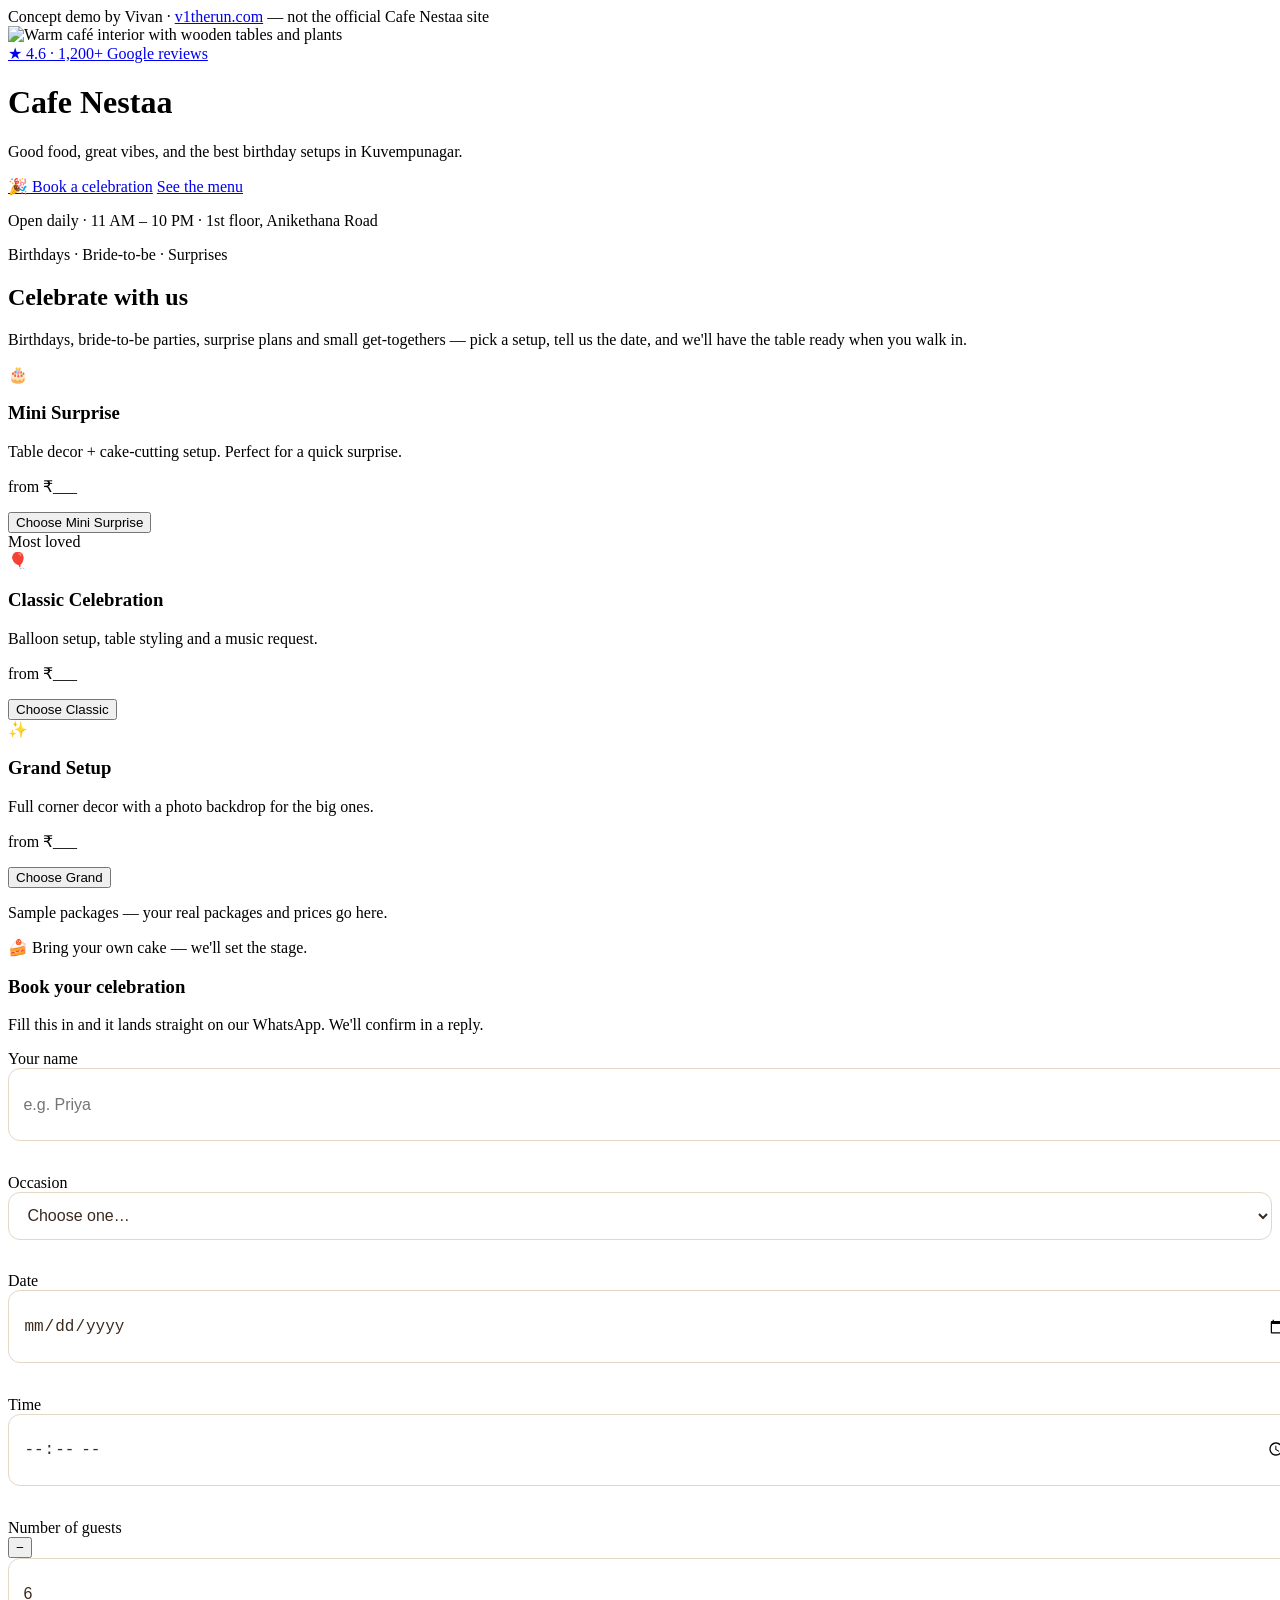
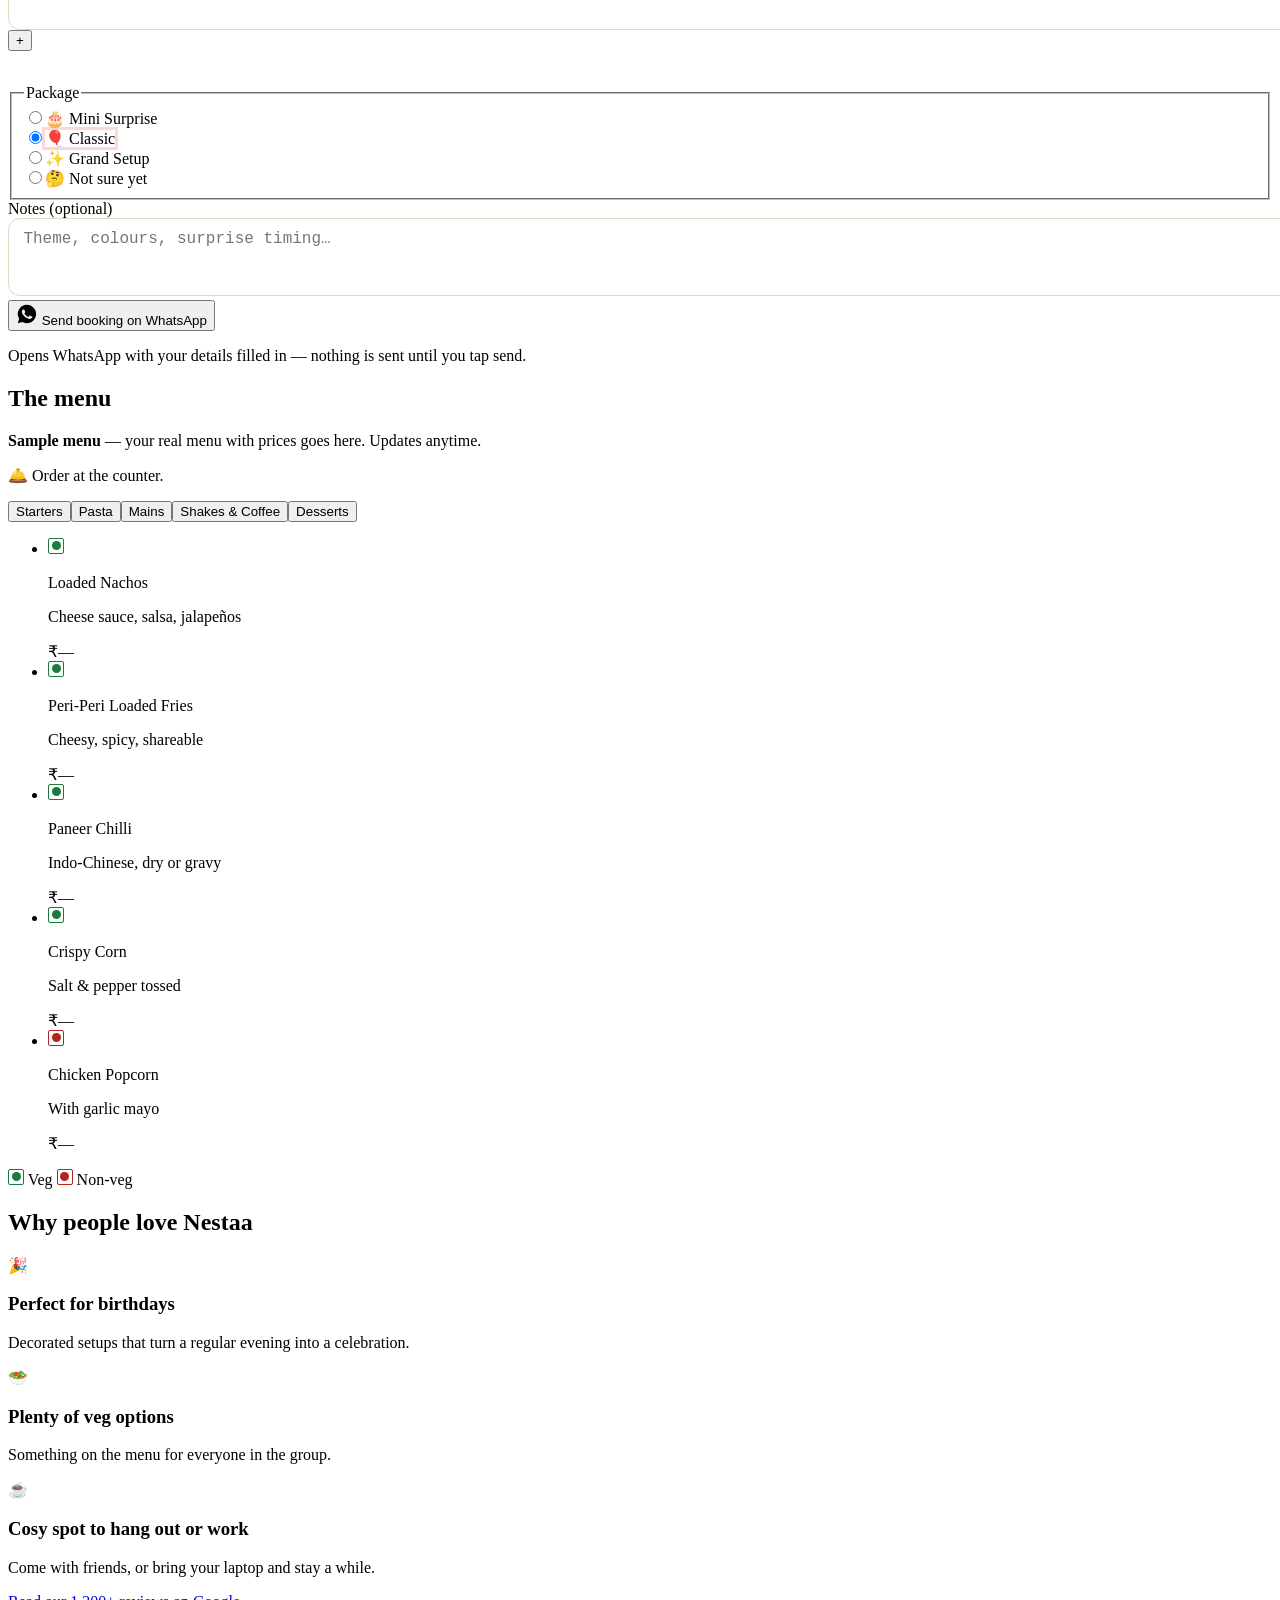
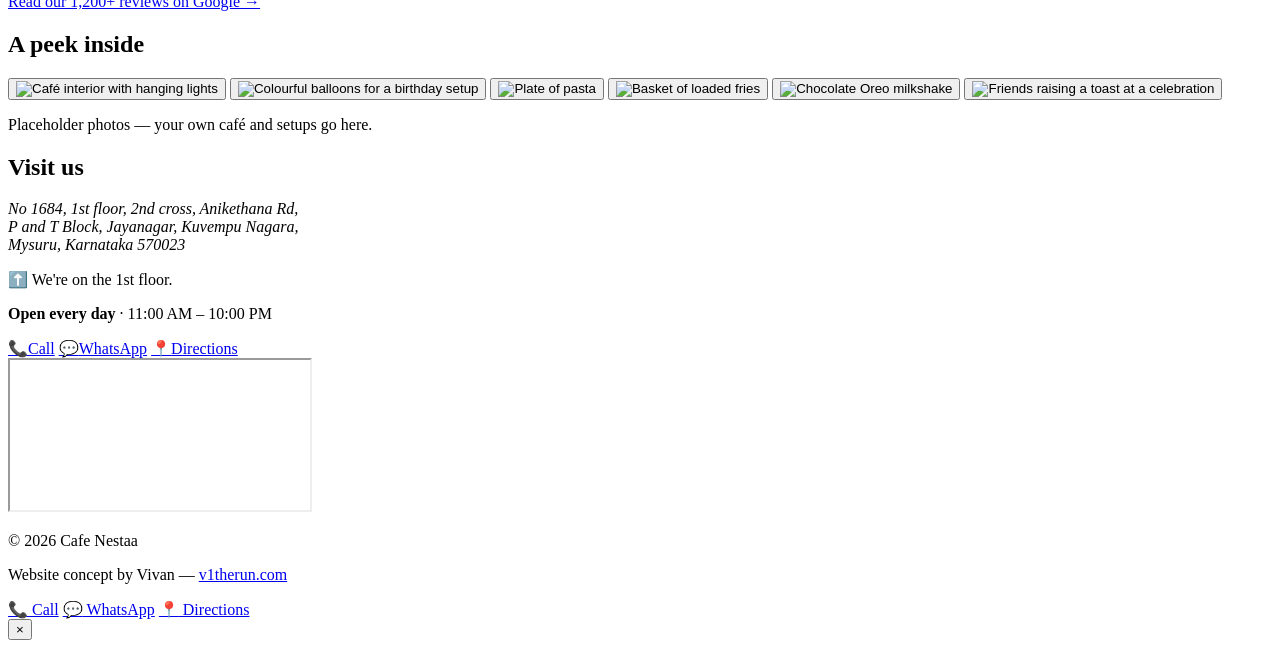
==== nestaa/index.html @ 68517e71 "Add Cafe Nestaa and Saanvi website concepts Co-Authored-By: Claude Opus 5.5 <noreply@anthropic.com>" ====
<!doctype html>
<html lang="en">
<head>
<meta charset="utf-8">
<meta name="viewport" content="width=device-width, initial-scale=1, viewport-fit=cover">
<meta name="robots" content="noindex, nofollow">
<title>Cafe Nestaa — website concept</title>
<meta name="description" content="Concept website for Cafe Nestaa, Kuvempunagar, Mysuru — celebration packages, menu and booking on WhatsApp.">
<meta property="og:title" content="Cafe Nestaa — website concept">
<meta property="og:description" content="Menu, celebration packages & booking — a concept by Vivan">
<meta property="og:image" content="https://images.unsplash.com/photo-1554118811-1e0d58224f24?w=1200&h=630&fit=crop&q=70">
<meta property="og:type" content="website">
<meta name="theme-color" content="#3B2A20">
<link rel="preconnect" href="https://fonts.googleapis.com">
<link rel="preconnect" href="https://fonts.gstatic.com" crossorigin>
<link href="https://fonts.googleapis.com/css2?family=DM+Sans:wght@400;500;600;700&family=Fraunces:opsz,wght@9..144,500;9..144,700&display=swap" rel="stylesheet">
<script src="https://cdn.tailwindcss.com"></script>
<script>
  tailwind.config = {
    theme: {
      extend: {
        colors: {
          cream: '#FFF8F0',
          coffee: '#3B2A20',
          mocha: '#6B5446',
          coral: '#F06A4D',
          coralink: '#B23E25',
          gold: '#E8B44C',
        },
        fontFamily: {
          display: ['Fraunces', 'Georgia', 'serif'],
          sans: ['"DM Sans"', 'system-ui', 'sans-serif'],
        },
      },
    },
  };
</script>
<style>
  html { scroll-behavior: smooth; scroll-padding-top: 2.5rem; }
  body { -webkit-tap-highlight-color: transparent; }
  .confetti {
    background-image:
      radial-gradient(circle, #F06A4D 2.5px, transparent 3px),
      radial-gradient(circle, #E8B44C 2.5px, transparent 3px),
      radial-gradient(circle, #3B2A20 1.5px, transparent 2px);
    background-size: 90px 90px, 130px 130px, 70px 70px;
    background-position: 10px 20px, 60px 80px, 35px 5px;
    opacity: .18;
  }
  .no-scrollbar::-webkit-scrollbar { display: none; }
  .no-scrollbar { scrollbar-width: none; }
  .field { width: 100%; min-height: 48px; border-radius: .75rem; border: 1.5px solid #E5D6C6; background: #fff; padding: .7rem .9rem; font-size: 16px; color: #3B2A20; }
  .field:focus { outline: none; border-color: #B23E25; box-shadow: 0 0 0 3px rgba(240,106,77,.25); }
  .field[aria-invalid="true"] { border-color: #B23E25; background: #FFF3F0; }
  .err { color: #B23E25; font-size: .8rem; margin-top: .25rem; min-height: 1rem; }
  .pkg input:checked + label { border-color: #B23E25; box-shadow: 0 0 0 3px rgba(240,106,77,.25); }
  .pkg input:focus-visible + label { outline: 3px solid #E8B44C; outline-offset: 2px; }
</style>
</head>
<body class="bg-cream text-coffee font-sans antialiased pb-24 md:pb-0">

<!-- Honesty ribbon -->
<div class="fixed top-0 inset-x-0 z-50 bg-coffee text-cream text-[11px] leading-tight text-center py-1.5 px-3">
  Concept demo by Vivan · <a href="https://v1therun.com" class="underline">v1therun.com</a> — not the official Cafe Nestaa site
</div>

<!-- 1. Hero -->
<header class="relative min-h-[92svh] flex items-end pt-8 text-white">
  <img src="https://images.unsplash.com/photo-1554118811-1e0d58224f24?w=1200&q=70&auto=format" alt="Warm café interior with wooden tables and plants" class="absolute inset-0 w-full h-full object-cover" fetchpriority="high">
  <div class="absolute inset-0 bg-gradient-to-t from-black/85 via-black/55 to-black/30"></div>
  <div class="relative w-full max-w-5xl mx-auto px-5 pb-10 md:pb-20">
    <a href="https://www.google.com/maps/search/?api=1&query=Cafe+Nestaa+Kuvempunagar+Mysuru" target="_blank" rel="noopener" class="inline-flex items-center gap-1.5 bg-white/15 backdrop-blur border border-white/25 rounded-full px-3 py-1.5 text-sm font-medium min-h-[36px]">
      <span class="text-gold" aria-hidden="true">★</span> 4.6 · 1,200+ Google reviews
    </a>
    <h1 class="font-display text-[3.4rem] leading-[1] md:text-7xl mt-4">Cafe Nestaa</h1>
    <p class="mt-3 text-lg md:text-xl text-white/90 max-w-md">Good food, great vibes, and the best birthday setups in Kuvempunagar.</p>
    <div class="mt-6 flex flex-col sm:flex-row gap-3">
      <a href="#celebrate" class="inline-flex justify-center items-center min-h-[52px] px-6 rounded-full bg-coral text-[#24170F] font-bold text-base shadow-lg shadow-black/20">🎉 Book a celebration</a>
      <a href="#menu" class="inline-flex justify-center items-center min-h-[52px] px-6 rounded-full border-2 border-white/80 font-semibold">See the menu</a>
    </div>
    <p class="mt-5 text-sm text-white/80">Open daily · 11 AM – 10 PM · 1st floor, Anikethana Road</p>
  </div>
</header>

<main>
<!-- 2. Celebrate -->
<section id="celebrate" class="relative overflow-hidden bg-[#FDEFE3] py-14 md:py-20">
  <div class="confetti absolute inset-0 pointer-events-none" aria-hidden="true"></div>
  <div class="relative max-w-5xl mx-auto px-5">
    <p class="text-coralink font-bold uppercase tracking-widest text-xs">Birthdays · Bride-to-be · Surprises</p>
    <h2 class="font-display text-4xl md:text-5xl mt-2">Celebrate with us</h2>
    <p class="mt-3 text-mocha max-w-xl">Birthdays, bride-to-be parties, surprise plans and small get-togethers — pick a setup, tell us the date, and we'll have the table ready when you walk in.</p>

    <div class="mt-8 grid gap-4 md:grid-cols-3">
      <article class="bg-white rounded-2xl p-5 shadow-sm border border-[#F1DFCF]">
        <div class="text-3xl" aria-hidden="true">🎂</div>
        <h3 class="font-display text-2xl mt-2">Mini Surprise</h3>
        <p class="text-mocha mt-1">Table decor + cake-cutting setup. Perfect for a quick surprise.</p>
        <p class="mt-4 font-bold">from ₹___</p>
        <button type="button" data-pick="Mini Surprise" class="pick mt-4 w-full min-h-[48px] rounded-full border-2 border-coffee font-semibold hover:bg-coffee hover:text-cream transition">Choose Mini Surprise</button>
      </article>
      <article class="relative bg-coffee text-cream rounded-2xl p-5 shadow-lg md:-translate-y-2">
        <span class="absolute -top-3 right-5 bg-gold text-coffee text-xs font-bold px-3 py-1 rounded-full">Most loved</span>
        <div class="text-3xl" aria-hidden="true">🎈</div>
        <h3 class="font-display text-2xl mt-2">Classic Celebration</h3>
        <p class="text-cream/85 mt-1">Balloon setup, table styling and a music request.</p>
        <p class="mt-4 font-bold">from ₹___</p>
        <button type="button" data-pick="Classic Celebration" class="pick mt-4 w-full min-h-[48px] rounded-full bg-coral text-[#24170F] font-bold">Choose Classic</button>
      </article>
      <article class="bg-white rounded-2xl p-5 shadow-sm border border-[#F1DFCF]">
        <div class="text-3xl" aria-hidden="true">✨</div>
        <h3 class="font-display text-2xl mt-2">Grand Setup</h3>
        <p class="text-mocha mt-1">Full corner decor with a photo backdrop for the big ones.</p>
        <p class="mt-4 font-bold">from ₹___</p>
        <button type="button" data-pick="Grand Setup" class="pick mt-4 w-full min-h-[48px] rounded-full border-2 border-coffee font-semibold hover:bg-coffee hover:text-cream transition">Choose Grand</button>
      </article>
    </div>
    <p class="mt-3 text-xs text-[#6F6259]">Sample packages — your real packages and prices go here.</p>

    <p class="mt-6 inline-flex items-center gap-2 bg-white/80 rounded-full px-4 py-2 text-sm font-semibold border border-[#F1DFCF]">
      <span aria-hidden="true">🍰</span> Bring your own cake — we'll set the stage.
    </p>

    <!-- Booking form -->
    <div id="book" class="mt-10 bg-white rounded-3xl shadow-xl shadow-coffee/10 border border-[#F1DFCF] p-5 md:p-8 max-w-2xl">
      <h3 class="font-display text-3xl">Book your celebration</h3>
      <p class="text-mocha mt-1 text-sm">Fill this in and it lands straight on our WhatsApp. We'll confirm in a reply.</p>
      <form id="bookingForm" novalidate class="mt-6 grid gap-4">
        <div>
          <label for="name" class="block text-sm font-semibold mb-1">Your name</label>
          <input id="name" name="name" class="field" autocomplete="name" placeholder="e.g. Priya" required>
          <p class="err" id="name-err" aria-live="polite"></p>
        </div>
        <div>
          <label for="occasion" class="block text-sm font-semibold mb-1">Occasion</label>
          <select id="occasion" name="occasion" class="field" required>
            <option value="">Choose one…</option>
            <option>Birthday</option>
            <option>Bride-to-be</option>
            <option>Surprise party</option>
            <option>Anniversary</option>
            <option>Get-together</option>
            <option>Other</option>
          </select>
          <p class="err" id="occasion-err" aria-live="polite"></p>
        </div>
        <div class="grid grid-cols-2 gap-3">
          <div>
            <label for="date" class="block text-sm font-semibold mb-1">Date</label>
            <input id="date" name="date" type="date" class="field" required>
            <p class="err" id="date-err" aria-live="polite"></p>
          </div>
          <div>
            <label for="time" class="block text-sm font-semibold mb-1">Time</label>
            <input id="time" name="time" type="time" class="field" min="11:00" max="21:30" step="900" required>
            <p class="err" id="time-err" aria-live="polite"></p>
          </div>
        </div>
        <div>
          <label for="guests" class="block text-sm font-semibold mb-1">Number of guests</label>
          <div class="flex items-center gap-2">
            <button type="button" id="gMinus" class="w-12 h-12 shrink-0 rounded-xl border-2 border-[#E5D6C6] text-xl font-bold" aria-label="Fewer guests">−</button>
            <input id="guests" name="guests" type="number" inputmode="numeric" min="1" max="40" value="6" class="field text-center" required>
            <button type="button" id="gPlus" class="w-12 h-12 shrink-0 rounded-xl border-2 border-[#E5D6C6] text-xl font-bold" aria-label="More guests">+</button>
          </div>
          <p class="err" id="guests-err" aria-live="polite"></p>
        </div>
        <fieldset>
          <legend class="block text-sm font-semibold mb-2">Package</legend>
          <div class="grid grid-cols-2 gap-2 text-sm">
            <div class="pkg"><input class="sr-only" type="radio" name="package" id="p1" value="Mini Surprise"><label for="p1" class="flex items-center justify-center text-center min-h-[48px] px-2 rounded-xl border-2 border-[#E5D6C6] cursor-pointer font-medium">🎂 Mini Surprise</label></div>
            <div class="pkg"><input class="sr-only" type="radio" name="package" id="p2" value="Classic Celebration" checked><label for="p2" class="flex items-center justify-center text-center min-h-[48px] px-2 rounded-xl border-2 border-[#E5D6C6] cursor-pointer font-medium">🎈 Classic</label></div>
            <div class="pkg"><input class="sr-only" type="radio" name="package" id="p3" value="Grand Setup"><label for="p3" class="flex items-center justify-center text-center min-h-[48px] px-2 rounded-xl border-2 border-[#E5D6C6] cursor-pointer font-medium">✨ Grand Setup</label></div>
            <div class="pkg"><input class="sr-only" type="radio" name="package" id="p4" value="Not sure yet — please suggest"><label for="p4" class="flex items-center justify-center text-center min-h-[48px] px-2 rounded-xl border-2 border-[#E5D6C6] cursor-pointer font-medium">🤔 Not sure yet</label></div>
          </div>
        </fieldset>
        <div>
          <label for="notes" class="block text-sm font-semibold mb-1">Notes <span class="font-normal text-mocha">(optional)</span></label>
          <textarea id="notes" name="notes" rows="3" class="field" placeholder="Theme, colours, surprise timing…"></textarea>
        </div>
        <button id="submitBtn" type="submit" class="w-full min-h-[56px] rounded-full bg-[#16733D] hover:bg-[#115C30] text-white font-bold text-lg flex items-center justify-center gap-2 transition active:scale-[.98] disabled:opacity-70">
          <svg aria-hidden="true" width="22" height="22" viewBox="0 0 24 24" fill="currentColor"><path d="M12 2a10 10 0 0 0-8.6 15.1L2 22l5-1.3A10 10 0 1 0 12 2Zm5.3 14.1c-.2.6-1.3 1.2-1.8 1.3-.5 0-1 .2-3.3-.7-2.8-1.1-4.5-4-4.7-4.2-.1-.2-1.1-1.5-1.1-2.9s.7-2 1-2.3c.2-.3.5-.3.7-.3h.5c.2 0 .4 0 .6.5l.8 2c.1.2.1.4 0 .5l-.3.5-.4.4c-.1.1-.3.3-.1.6.2.3.8 1.3 1.7 2.1 1.2 1 2.1 1.3 2.4 1.5.3.1.5.1.6-.1l.9-1.1c.2-.3.4-.2.7-.1l1.9.9c.3.1.5.2.5.3.1.2.1.6-.1 1.1Z"/></svg>
          <span id="submitLabel">Send booking on WhatsApp</span>
        </button>
        <p class="text-xs text-[#6F6259] text-center -mt-1">Opens WhatsApp with your details filled in — nothing is sent until you tap send.</p>
      </form>
    </div>
  </div>
</section>

<!-- 3. Menu -->
<section id="menu" class="py-14 md:py-20">
  <div class="max-w-5xl mx-auto px-5">
    <h2 class="font-display text-4xl md:text-5xl">The menu</h2>
    <div class="mt-4 rounded-xl bg-[#FFF1D6] border border-gold/60 px-4 py-3 text-sm">
      <strong>Sample menu</strong> — your real menu with prices goes here. Updates anytime.
    </div>
    <p class="mt-3 text-sm text-mocha"><span aria-hidden="true">🛎️</span> Order at the counter.</p>

    <div class="mt-6 -mx-5 px-5 flex gap-2 overflow-x-auto no-scrollbar" role="tablist" aria-label="Menu categories" id="menuTabs"></div>
    <ul id="menuList" class="mt-5 divide-y divide-[#EADBCB] bg-white rounded-2xl border border-[#F1DFCF] px-4" role="tabpanel"></ul>
    <p class="mt-3 flex items-center gap-4 text-xs text-mocha">
      <span class="inline-flex items-center gap-1.5"><span class="veg"></span> Veg</span>
      <span class="inline-flex items-center gap-1.5"><span class="nonveg"></span> Non-veg</span>
    </p>
  </div>
</section>

<!-- 4. Why people love Nestaa -->
<section class="bg-coffee text-cream py-14 md:py-20">
  <div class="max-w-5xl mx-auto px-5">
    <h2 class="font-display text-4xl md:text-5xl">Why people love Nestaa</h2>
    <div class="mt-8 grid gap-4 md:grid-cols-3">
      <div class="rounded-2xl bg-white/5 border border-white/10 p-5">
        <div class="text-3xl" aria-hidden="true">🎉</div>
        <h3 class="font-display text-2xl mt-2">Perfect for birthdays</h3>
        <p class="text-cream/80 mt-1 text-sm">Decorated setups that turn a regular evening into a celebration.</p>
      </div>
      <div class="rounded-2xl bg-white/5 border border-white/10 p-5">
        <div class="text-3xl" aria-hidden="true">🥗</div>
        <h3 class="font-display text-2xl mt-2">Plenty of veg options</h3>
        <p class="text-cream/80 mt-1 text-sm">Something on the menu for everyone in the group.</p>
      </div>
      <div class="rounded-2xl bg-white/5 border border-white/10 p-5">
        <div class="text-3xl" aria-hidden="true">☕</div>
        <h3 class="font-display text-2xl mt-2">Cosy spot to hang out or work</h3>
        <p class="text-cream/80 mt-1 text-sm">Come with friends, or bring your laptop and stay a while.</p>
      </div>
    </div>
    <a href="https://www.google.com/maps/search/?api=1&query=Cafe+Nestaa+Kuvempunagar+Mysuru" target="_blank" rel="noopener" class="mt-8 inline-flex items-center min-h-[48px] px-6 rounded-full bg-gold text-coffee font-bold">Read our 1,200+ reviews on Google →</a>
  </div>
</section>

<!-- 5. Gallery -->
<section class="py-14 md:py-20">
  <div class="max-w-5xl mx-auto px-5">
    <h2 class="font-display text-4xl md:text-5xl">A peek inside</h2>
    <div class="mt-6 grid grid-cols-2 md:grid-cols-3 gap-2 md:gap-3" id="gallery">
      <button type="button" class="aspect-square overflow-hidden rounded-xl"><img loading="lazy" src="https://images.unsplash.com/photo-1501339847302-ac426a4a7cbb?w=600&h=600&fit=crop&q=65&auto=format" alt="Café interior with hanging lights" class="w-full h-full object-cover hover:scale-105 transition"></button>
      <button type="button" class="aspect-square overflow-hidden rounded-xl"><img loading="lazy" src="https://images.unsplash.com/photo-1530103862676-de8c9debad1d?w=600&h=600&fit=crop&q=65&auto=format" alt="Colourful balloons for a birthday setup" class="w-full h-full object-cover hover:scale-105 transition"></button>
      <button type="button" class="aspect-square overflow-hidden rounded-xl"><img loading="lazy" src="https://images.unsplash.com/photo-1621996346565-e3dbc646d9a9?w=600&h=600&fit=crop&q=65&auto=format" alt="Plate of pasta" class="w-full h-full object-cover hover:scale-105 transition"></button>
      <button type="button" class="aspect-square overflow-hidden rounded-xl"><img loading="lazy" src="https://images.unsplash.com/photo-1573080496219-bb080dd4f877?w=600&h=600&fit=crop&q=65&auto=format" alt="Basket of loaded fries" class="w-full h-full object-cover hover:scale-105 transition"></button>
      <button type="button" class="aspect-square overflow-hidden rounded-xl"><img loading="lazy" src="https://images.unsplash.com/photo-1572490122747-3968b75cc699?w=600&h=600&fit=crop&q=65&auto=format" alt="Chocolate Oreo milkshake" class="w-full h-full object-cover hover:scale-105 transition"></button>
      <button type="button" class="aspect-square overflow-hidden rounded-xl"><img loading="lazy" src="https://images.unsplash.com/photo-1527529482837-4698179dc6ce?w=600&h=600&fit=crop&q=65&auto=format" alt="Friends raising a toast at a celebration" class="w-full h-full object-cover hover:scale-105 transition"></button>
    </div>
    <p class="mt-3 text-xs text-[#6F6259]">Placeholder photos — your own café and setups go here.</p>
  </div>
</section>

<!-- 6. Visit us -->
<section id="visit" class="bg-[#FDEFE3] py-14 md:py-20">
  <div class="max-w-5xl mx-auto px-5 grid gap-8 md:grid-cols-2 md:items-center">
    <div>
      <h2 class="font-display text-4xl md:text-5xl">Visit us</h2>
      <address class="not-italic mt-4 text-mocha leading-relaxed">No 1684, 1st floor, 2nd cross, Anikethana Rd,<br>P and T Block, Jayanagar, Kuvempu Nagara,<br>Mysuru, Karnataka 570023</address>
      <p class="mt-3 font-semibold">⬆️ We're on the 1st floor.</p>
      <p class="mt-3"><strong>Open every day</strong> · 11:00 AM – 10:00 PM</p>
      <div class="mt-6 grid grid-cols-3 gap-2">
        <a href="tel:+919945016363" class="flex flex-col items-center justify-center min-h-[64px] rounded-xl bg-white border border-[#F1DFCF] font-semibold text-sm"><span aria-hidden="true" class="text-xl">📞</span>Call</a>
        <a data-wa="Hi Cafe Nestaa! I found your website and have a question." href="#" target="_blank" rel="noopener" class="flex flex-col items-center justify-center min-h-[64px] rounded-xl bg-[#16733D] text-white font-semibold text-sm"><span aria-hidden="true" class="text-xl">💬</span>WhatsApp</a>
        <a href="https://www.google.com/maps/search/?api=1&query=Cafe+Nestaa+Kuvempunagar+Mysuru" target="_blank" rel="noopener" class="flex flex-col items-center justify-center min-h-[64px] rounded-xl bg-white border border-[#F1DFCF] font-semibold text-sm"><span aria-hidden="true" class="text-xl">📍</span>Directions</a>
      </div>
    </div>
    <iframe title="Map showing Cafe Nestaa, Kuvempunagar" loading="lazy" referrerpolicy="no-referrer-when-downgrade" class="w-full h-72 md:h-96 rounded-2xl border-0 shadow" src="https://maps.google.com/maps?q=Cafe%20Nestaa%20Kuvempunagar%20Mysuru&z=16&output=embed"></iframe>
  </div>
</section>
</main>

<!-- 7. Footer -->
<footer class="bg-coffee text-cream/80 text-sm py-8 px-5 text-center">
  <p>© 2026 Cafe Nestaa</p>
  <p class="mt-1">Website concept by Vivan — <a href="https://v1therun.com" class="underline text-cream">v1therun.com</a></p>
</footer>

<!-- Sticky mobile bar -->
<nav class="md:hidden fixed bottom-0 inset-x-0 z-40 bg-coffee/95 backdrop-blur border-t border-white/10 grid grid-cols-3 text-cream text-sm font-semibold" style="padding-bottom: env(safe-area-inset-bottom)" aria-label="Quick contact">
  <a href="tel:+919945016363" class="flex items-center justify-center gap-1.5 min-h-[60px]"><span aria-hidden="true">📞</span> Call</a>
  <a data-wa="Hi Cafe Nestaa! I found your website and have a question." href="#" target="_blank" rel="noopener" class="flex items-center justify-center gap-1.5 min-h-[60px] bg-[#16733D] text-white"><span aria-hidden="true">💬</span> WhatsApp</a>
  <a href="https://www.google.com/maps/search/?api=1&query=Cafe+Nestaa+Kuvempunagar+Mysuru" target="_blank" rel="noopener" class="flex items-center justify-center gap-1.5 min-h-[60px]"><span aria-hidden="true">📍</span> Directions</a>
</nav>

<!-- Lightbox -->
<div id="lightbox" class="fixed inset-0 z-[60] bg-black/90 hidden items-center justify-center p-4" role="dialog" aria-modal="true" aria-label="Photo viewer">
  <button type="button" id="lbClose" class="absolute top-10 right-4 w-12 h-12 rounded-full bg-white/15 text-white text-2xl" aria-label="Close">×</button>
  <img id="lbImg" src="" alt="" class="max-h-[80vh] max-w-full rounded-xl">
</div>

<style>
  .veg, .nonveg { display:inline-block; width: 14px; height: 14px; border: 1.5px solid; border-radius: 2px; position: relative; flex-shrink: 0; }
  .veg { border-color: #1B7A3D; } .nonveg { border-color: #B3261E; }
  .veg::after, .nonveg::after { content:''; position:absolute; inset: 2.5px; border-radius: 50%; }
  .veg::after { background:#1B7A3D; } .nonveg::after { background:#B3261E; }
</style>

<script>
  const WA = 'https://wa.me/919945016363?text=';
  const waLink = (msg) => WA + encodeURIComponent(msg);
  document.querySelectorAll('[data-wa]').forEach(a => a.href = waLink(a.dataset.wa));

  // ---- Menu (sample) ----
  const MENU = {
    'Starters': [['Loaded Nachos', 'Cheese sauce, salsa, jalapeños', 1], ['Peri-Peri Loaded Fries', 'Cheesy, spicy, shareable', 1], ['Paneer Chilli', 'Indo-Chinese, dry or gravy', 1], ['Crispy Corn', 'Salt & pepper tossed', 1], ['Chicken Popcorn', 'With garlic mayo', 0]],
    'Pasta': [['White Sauce Pasta', 'Creamy, cheesy, crowd favourite', 1], ['Red Sauce Penne', 'Tangy tomato & herbs', 1], ['Pink Sauce Pasta', 'Best of both', 1], ['Pesto Pasta', 'Basil, garlic, parmesan', 1], ['Chicken Alfredo', 'Creamy with grilled chicken', 0]],
    'Mains': [['Paneer Tikka Sandwich', 'Grilled, with fries', 1], ['Classic Veg Burger', 'Crispy patty, house sauce', 1], ['Paneer Wrap', 'Tandoori paneer, mint mayo', 1], ['Margherita Pizza', 'Thin crust, mozzarella', 1], ['Chicken Burger', 'Crispy fried chicken', 0]],
    'Shakes & Coffee': [['Oreo Shake', 'Thick and indulgent', 1], ['KitKat Shake', 'Chocolate overload', 1], ['Cold Coffee', 'With a scoop of ice cream', 1], ['Hazelnut Frappe', 'Blended & chilled', 1], ['Cappuccino', 'Hot, classic', 1]],
    'Desserts': [['Brownie with Ice Cream', 'Warm, fudgy', 1], ['Sizzling Brownie', 'Served on a hot plate', 1], ['Belgian Waffle', 'Chocolate or Nutella', 1], ['Choco Lava Cake', 'Gooey centre', 1]],
  };
  const tabs = document.getElementById('menuTabs'), list = document.getElementById('menuList');
  function showMenu(cat) {
    tabs.querySelectorAll('button').forEach(b => {
      const on = b.dataset.cat === cat;
      b.setAttribute('aria-selected', on);
      b.className = 'shrink-0 min-h-[44px] px-4 rounded-full text-sm font-semibold border-2 transition ' + (on ? 'bg-coffee text-cream border-coffee' : 'bg-white border-[#E5D6C6]');
    });
    list.innerHTML = MENU[cat].map(([n, d, v]) =>
      `<li class="flex items-start gap-3 py-3.5"><span class="${v ? 'veg' : 'nonveg'} mt-1.5" role="img" aria-label="${v ? 'Veg' : 'Non-veg'}"></span><div class="flex-1"><p class="font-semibold">${n}</p><p class="text-sm text-mocha">${d}</p></div><span class="text-mocha font-semibold" aria-label="price to be added">₹—</span></li>`).join('');
  }
  Object.keys(MENU).forEach((cat, i) => {
    const b = document.createElement('button');
    b.type = 'button'; b.role = 'tab'; b.textContent = cat; b.dataset.cat = cat;
    b.onclick = () => showMenu(cat);
    tabs.appendChild(b);
  });
  showMenu('Starters');

  // ---- Lightbox ----
  const lb = document.getElementById('lightbox'), lbImg = document.getElementById('lbImg');
  document.querySelectorAll('#gallery button').forEach(btn => btn.onclick = () => {
    const img = btn.querySelector('img');
    lbImg.src = img.src.replace('w=600&h=600&fit=crop', 'w=1200'); lbImg.alt = img.alt;
    lb.classList.replace('hidden', 'flex'); document.getElementById('lbClose').focus();
  });
  const closeLb = () => lb.classList.replace('flex', 'hidden');
  lb.onclick = (e) => { if (e.target !== lbImg) closeLb(); };
  document.addEventListener('keydown', e => { if (e.key === 'Escape') closeLb(); });

  // ---- Booking form ----
  const f = document.getElementById('bookingForm');
  const pad = n => String(n).padStart(2, '0');
  const today = new Date(); const todayStr = `${today.getFullYear()}-${pad(today.getMonth() + 1)}-${pad(today.getDate())}`;
  f.date.min = todayStr;

  document.querySelectorAll('.pick').forEach(b => b.onclick = () => {
    f.querySelector(`input[name=package][value="${b.dataset.pick}"]`).checked = true;
    document.getElementById('book').scrollIntoView({ behavior: 'smooth', block: 'start' });
    setTimeout(() => f.name.focus({ preventScroll: true }), 500);
  });
  const g = f.guests;
  document.getElementById('gMinus').onclick = () => g.value = Math.max(1, (+g.value || 1) - 1);
  document.getElementById('gPlus').onclick = () => g.value = Math.min(40, (+g.value || 0) + 1);

  function setErr(field, msg) {
    field.setAttribute('aria-invalid', msg ? 'true' : 'false');
    document.getElementById(field.id + '-err').textContent = msg || '';
    return !msg;
  }
  function validate() {
    let ok = true, first = null;
    const check = (field, msg) => { if (!setErr(field, msg)) { ok = false; first = first || field; } };
    check(f.name, f.name.value.trim().length < 2 ? 'Please enter your name' : '');
    check(f.occasion, !f.occasion.value ? 'Pick the occasion' : '');
    check(f.date, !f.date.value ? 'Choose a date' : f.date.value < todayStr ? 'That date has passed' : '');
    check(f.time, !f.time.value ? 'Choose a time' : (f.time.value < '11:00' || f.time.value > '21:30') ? 'We\'re open 11 AM – 10 PM' : '');
    const n = +g.value;
    check(g, !(n >= 1 && n <= 40) ? 'Between 1 and 40 guests' : '');
    if (first) first.focus();
    return ok;
  }
  ['name', 'occasion', 'date', 'time', 'guests'].forEach(k => f[k].addEventListener('change', () => f[k].getAttribute('aria-invalid') === 'true' && validate()));

  function fmtDate(v) { const [y, m, d] = v.split('-').map(Number); return new Date(y, m - 1, d).toLocaleDateString('en-GB', { day: 'numeric', month: 'short' }); }
  function fmtTime(v) { let [h, m] = v.split(':').map(Number); const ap = h >= 12 ? 'PM' : 'AM'; h = h % 12 || 12; return `${h}:${pad(m)} ${ap}`; }

  f.addEventListener('submit', (e) => {
    e.preventDefault();
    if (!validate()) return;
    const lines = [
      "Hi Cafe Nestaa! I'd like to book a celebration.",
      `Name: ${f.name.value.trim()}`,
      `Occasion: ${f.occasion.value}`,
      `Date: ${fmtDate(f.date.value)}, ${fmtTime(f.time.value)}`,
      `Guests: ${g.value}`,
      `Package: ${f.package.value}`,
    ];
    if (f.notes.value.trim()) lines.push(`Notes: ${f.notes.value.trim()}`);
    const url = waLink(lines.join('\n'));
    const btn = document.getElementById('submitBtn'), label = document.getElementById('submitLabel');
    btn.disabled = true; label.textContent = 'Opening WhatsApp…';
    setTimeout(() => {
      if (!window.open(url, '_blank')) location.href = url;
      btn.disabled = false; label.textContent = 'Send booking on WhatsApp';
    }, 350);
  });
</script>
</body>
</html>
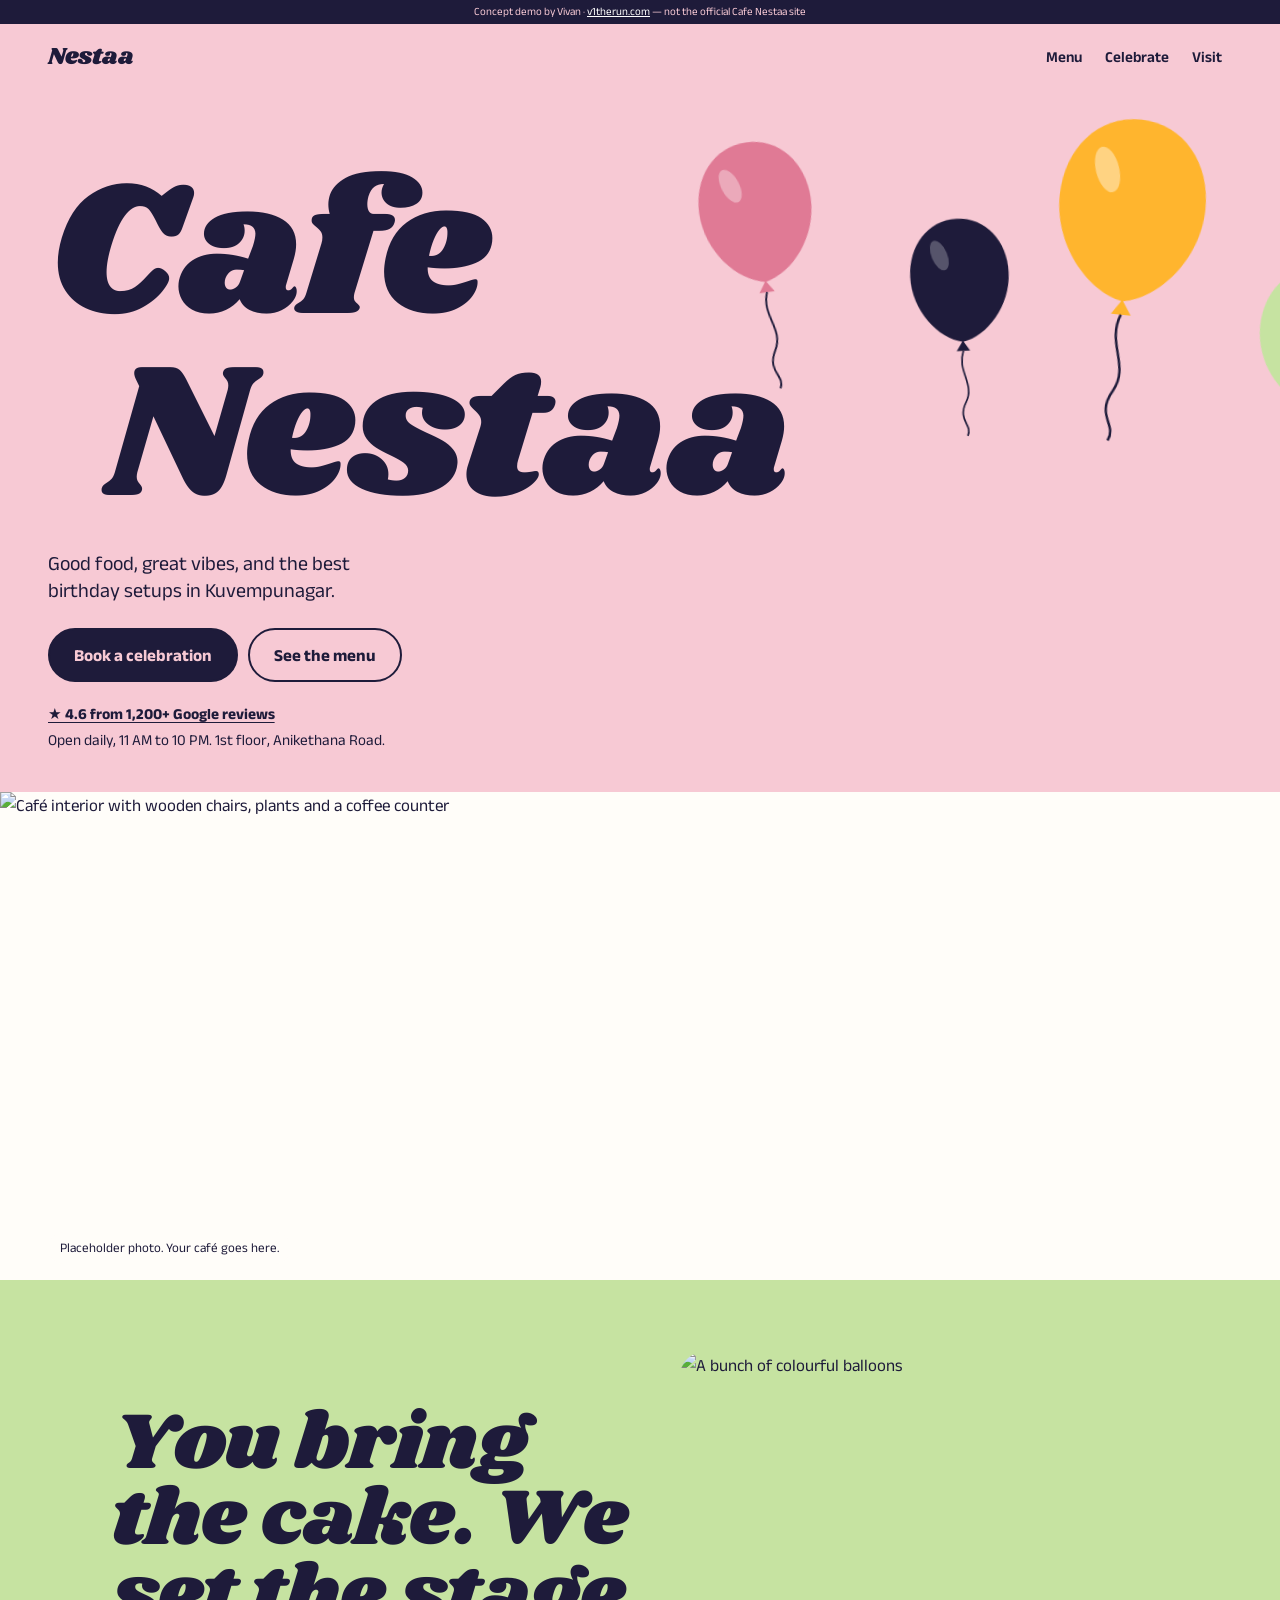
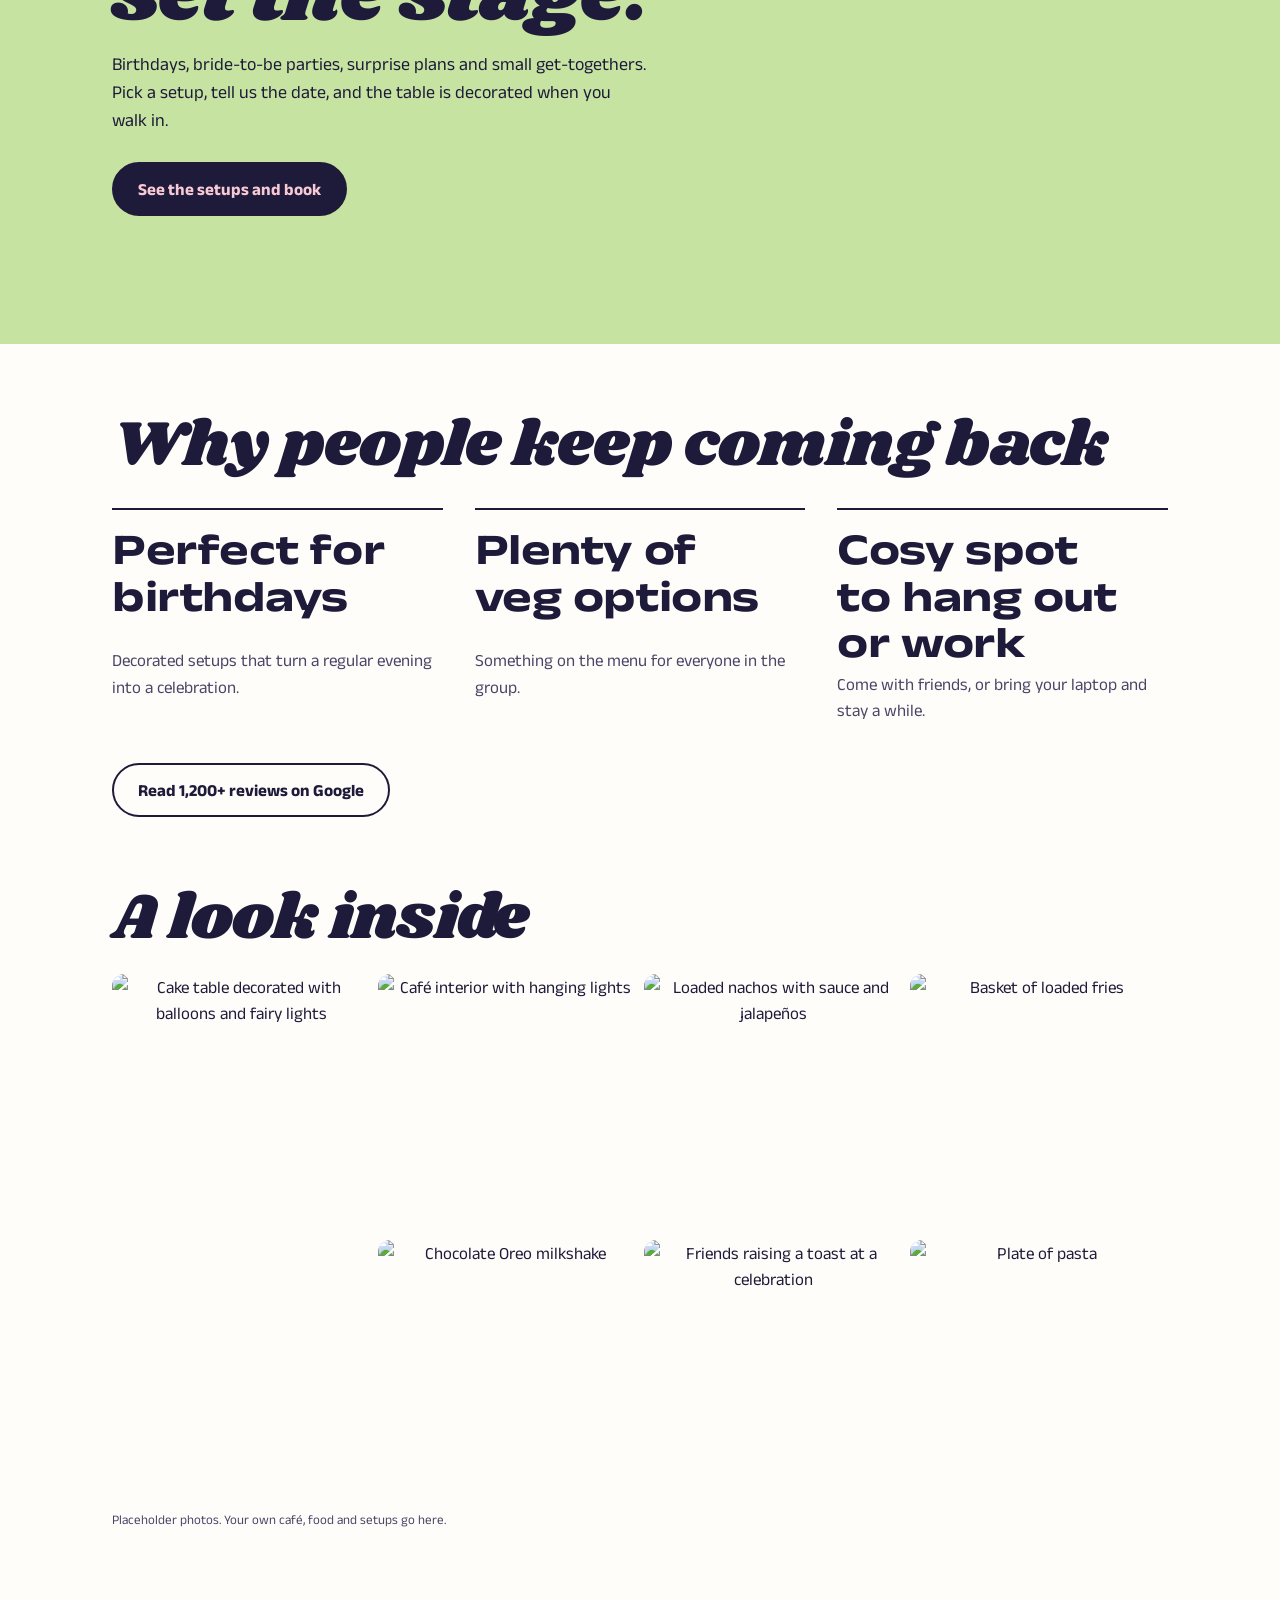
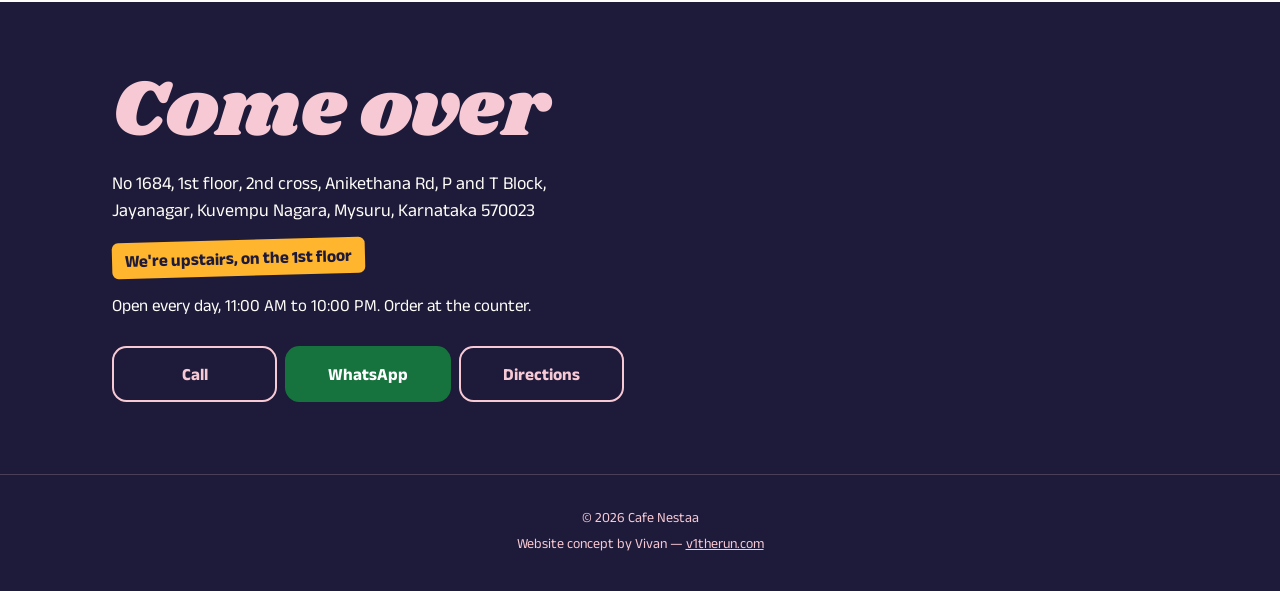
==== commit 211ebabb: "Redesign Nestaa and Saanvi concepts: multi-page with Lenis + Barba Co-Authored-By: Claude Opus 5.5 <" ====
--- a/nestaa/index.html
+++ b/nestaa/index.html
@@ -5,392 +5,143 @@
 <meta name="viewport" content="width=device-width, initial-scale=1, viewport-fit=cover">
 <meta name="robots" content="noindex, nofollow">
 <title>Cafe Nestaa — website concept</title>
-<meta name="description" content="Concept website for Cafe Nestaa, Kuvempunagar, Mysuru — celebration packages, menu and booking on WhatsApp.">
+<meta name="description" content="Concept website for Cafe Nestaa, Kuvempunagar, Mysuru — celebration setups, menu and booking on WhatsApp.">
 <meta property="og:title" content="Cafe Nestaa — website concept">
 <meta property="og:description" content="Menu, celebration packages & booking — a concept by Vivan">
-<meta property="og:image" content="https://images.unsplash.com/photo-1554118811-1e0d58224f24?w=1200&h=630&fit=crop&q=70">
+<meta property="og:image" content="https://images.unsplash.com/photo-1530103862676-de8c9debad1d?w=1200&h=630&fit=crop&q=70">
 <meta property="og:type" content="website">
-<meta name="theme-color" content="#3B2A20">
+<meta name="theme-color" content="#F7C9D4">
 <link rel="preconnect" href="https://fonts.googleapis.com">
 <link rel="preconnect" href="https://fonts.gstatic.com" crossorigin>
-<link href="https://fonts.googleapis.com/css2?family=DM+Sans:wght@400;500;600;700&family=Fraunces:opsz,wght@9..144,500;9..144,700&display=swap" rel="stylesheet">
-<script src="https://cdn.tailwindcss.com"></script>
-<script>
-  tailwind.config = {
-    theme: {
-      extend: {
-        colors: {
-          cream: '#FFF8F0',
-          coffee: '#3B2A20',
-          mocha: '#6B5446',
-          coral: '#F06A4D',
-          coralink: '#B23E25',
-          gold: '#E8B44C',
-        },
-        fontFamily: {
-          display: ['Fraunces', 'Georgia', 'serif'],
-          sans: ['"DM Sans"', 'system-ui', 'sans-serif'],
-        },
-      },
-    },
-  };
-</script>
-<style>
-  html { scroll-behavior: smooth; scroll-padding-top: 2.5rem; }
-  body { -webkit-tap-highlight-color: transparent; }
-  .confetti {
-    background-image:
-      radial-gradient(circle, #F06A4D 2.5px, transparent 3px),
-      radial-gradient(circle, #E8B44C 2.5px, transparent 3px),
-      radial-gradient(circle, #3B2A20 1.5px, transparent 2px);
-    background-size: 90px 90px, 130px 130px, 70px 70px;
-    background-position: 10px 20px, 60px 80px, 35px 5px;
-    opacity: .18;
-  }
-  .no-scrollbar::-webkit-scrollbar { display: none; }
-  .no-scrollbar { scrollbar-width: none; }
-  .field { width: 100%; min-height: 48px; border-radius: .75rem; border: 1.5px solid #E5D6C6; background: #fff; padding: .7rem .9rem; font-size: 16px; color: #3B2A20; }
-  .field:focus { outline: none; border-color: #B23E25; box-shadow: 0 0 0 3px rgba(240,106,77,.25); }
-  .field[aria-invalid="true"] { border-color: #B23E25; background: #FFF3F0; }
-  .err { color: #B23E25; font-size: .8rem; margin-top: .25rem; min-height: 1rem; }
-  .pkg input:checked + label { border-color: #B23E25; box-shadow: 0 0 0 3px rgba(240,106,77,.25); }
-  .pkg input:focus-visible + label { outline: 3px solid #E8B44C; outline-offset: 2px; }
-</style>
+<link href="https://fonts.googleapis.com/css2?family=Anek+Latin:wdth,wght@75..125,400..700&family=Shrikhand&display=swap" rel="stylesheet">
+<link rel="stylesheet" href="https://cdn.jsdelivr.net/npm/lenis@1.3.11/dist/lenis.css">
+<link rel="stylesheet" href="assets/site.css">
 </head>
-<body class="bg-cream text-coffee font-sans antialiased pb-24 md:pb-0">
+<body data-barba="wrapper">
 
-<!-- Honesty ribbon -->
-<div class="fixed top-0 inset-x-0 z-50 bg-coffee text-cream text-[11px] leading-tight text-center py-1.5 px-3">
-  Concept demo by Vivan · <a href="https://v1therun.com" class="underline">v1therun.com</a> — not the official Cafe Nestaa site
+<div class="ribbon">Concept demo by Vivan · <a href="https://v1therun.com" data-no-barba>v1therun.com</a> — not the official Cafe Nestaa site</div>
+
+<header class="topbar">
+  <a class="brand" href="index.html">Nestaa</a>
+  <nav aria-label="Pages">
+    <a href="menu.html" data-ns="menu">Menu</a>
+    <a href="celebrate.html" data-ns="celebrate">Celebrate</a>
+    <a href="index.html#visit" data-ns="visit">Visit</a>
+  </nav>
+</header>
+
+<main data-barba="container" data-barba-namespace="home">
+
+  <section class="hero">
+    <div class="balloons" aria-hidden="true">
+      <div class="balloon" data-r="-8" style="right:34%;top:17%;--w:80px"><svg viewBox="0 0 100 200"><path d="M50 4C24 4 6 26 6 54c0 30 22 56 44 60 22-4 44-30 44-60C94 26 76 4 50 4Z" fill="#E07A95"/><path d="M50 113l-6 9h12z" fill="#E07A95"/><path d="M50 122c-7 18 9 30 0 46s5 20 0 30" stroke="#1E1B3A" stroke-width="1.5" fill="none"/><ellipse cx="33" cy="36" rx="7" ry="14" fill="#fff" opacity=".35" transform="rotate(-20 33 36)"/></svg></div>
+      <div class="balloon" data-r="6" style="right:7%;top:14%;--w:104px"><svg viewBox="0 0 100 200"><path d="M50 4C24 4 6 26 6 54c0 30 22 56 44 60 22-4 44-30 44-60C94 26 76 4 50 4Z" fill="#FFB52E"/><path d="M50 113l-6 9h12z" fill="#FFB52E"/><path d="M50 122c-7 18 9 30 0 46s5 20 0 30" stroke="#1E1B3A" stroke-width="1.5" fill="none"/><ellipse cx="33" cy="36" rx="7" ry="14" fill="#fff" opacity=".4" transform="rotate(-20 33 36)"/></svg></div>
+      <div class="balloon" data-r="-3" style="right:20%;top:27%;--w:70px"><svg viewBox="0 0 100 200"><path d="M50 4C24 4 6 26 6 54c0 30 22 56 44 60 22-4 44-30 44-60C94 26 76 4 50 4Z" fill="#1E1B3A"/><path d="M50 113l-6 9h12z" fill="#1E1B3A"/><path d="M50 122c-7 18 9 30 0 46s5 20 0 30" stroke="#1E1B3A" stroke-width="1.5" fill="none"/><ellipse cx="33" cy="36" rx="7" ry="14" fill="#fff" opacity=".25" transform="rotate(-20 33 36)"/></svg></div>
+      <div class="balloon" data-r="10" style="right:-5%;top:33%;--w:76px"><svg viewBox="0 0 100 200"><path d="M50 4C24 4 6 26 6 54c0 30 22 56 44 60 22-4 44-30 44-60C94 26 76 4 50 4Z" fill="#C6E3A1"/><path d="M50 113l-6 9h12z" fill="#C6E3A1"/><path d="M50 122c-7 18 9 30 0 46s5 20 0 30" stroke="#1E1B3A" stroke-width="1.5" fill="none"/><ellipse cx="33" cy="36" rx="7" ry="14" fill="#fff" opacity=".45" transform="rotate(-20 33 36)"/></svg></div>
+      <div class="balloon" data-r="-12" style="right:52%;top:24%;--w:56px"><svg viewBox="0 0 100 200"><path d="M50 4C24 4 6 26 6 54c0 30 22 56 44 60 22-4 44-30 44-60C94 26 76 4 50 4Z" fill="#FFFDF9"/><path d="M50 113l-6 9h12z" fill="#FFFDF9"/><path d="M50 122c-7 18 9 30 0 46s5 20 0 30" stroke="#1E1B3A" stroke-width="1.5" fill="none"/></svg></div>
+    </div>
+    <h1 class="h-display" tabindex="-1"><span>Cafe</span><span>Nestaa</span></h1>
+    <p class="hero-sub">Good food, great vibes, and the best birthday setups in Kuvempunagar.</p>
+    <div class="hero-actions">
+      <a class="btn btn-ink" href="celebrate.html">Book a celebration</a>
+      <a class="btn btn-line" href="menu.html">See the menu</a>
+    </div>
+    <div class="hero-meta">
+      <a href="https://www.google.com/maps/search/?api=1&query=Cafe+Nestaa+Kuvempunagar+Mysuru" target="_blank" rel="noopener">★ 4.6 from 1,200+ Google reviews</a>
+      <span>Open daily, 11 AM to 10 PM. 1st floor, Anikethana Road.</span>
+    </div>
+  </section>
+
+  <figure class="photo-band" style="margin:0">
+    <img src="https://images.unsplash.com/photo-1554118811-1e0d58224f24?w=1400&q=68&auto=format" alt="Café interior with wooden chairs, plants and a coffee counter">
+    <figcaption>Placeholder photo. Your café goes here.</figcaption>
+  </figure>
+
+  <section class="teaser">
+    <div class="wrap teaser-grid">
+      <div>
+        <h2 class="h-display">You bring the cake. We set the stage.</h2>
+        <p>Birthdays, bride-to-be parties, surprise plans and small get-togethers. Pick a setup, tell us the date, and the table is decorated when you walk in.</p>
+        <a class="btn btn-ink" href="celebrate.html">See the setups and book</a>
+      </div>
+      <figure>
+        <img loading="lazy" src="https://images.unsplash.com/photo-1530103862676-de8c9debad1d?w=800&h=1000&fit=crop&q=65&auto=format" alt="A bunch of colourful balloons">
+      </figure>
+    </div>
+  </section>
+
+  <section class="why">
+    <div class="wrap">
+      <h2 class="h-display" style="font-size:clamp(2.4rem,10vw,4rem);margin-bottom:2rem">Why people keep coming back</h2>
+      <ol>
+        <li><h3 class="h-wide">Perfect for birthdays</h3><p>Decorated setups that turn a regular evening into a celebration.</p></li>
+        <li><h3 class="h-wide">Plenty of veg options</h3><p>Something on the menu for everyone in the group.</p></li>
+        <li><h3 class="h-wide">Cosy spot to hang out or work</h3><p>Come with friends, or bring your laptop and stay a while.</p></li>
+      </ol>
+      <a class="btn btn-line" href="https://www.google.com/maps/search/?api=1&query=Cafe+Nestaa+Kuvempunagar+Mysuru" target="_blank" rel="noopener">Read 1,200+ reviews on Google</a>
+    </div>
+  </section>
+
+  <section class="gallery">
+    <div class="wrap">
+      <h2 class="h-display">A look inside</h2>
+      <div class="gal">
+        <button type="button" aria-label="Enlarge photo: balloons and cake table"><img loading="lazy" src="https://images.unsplash.com/photo-1631857455684-a54a2f03665f?w=700&h=1000&fit=crop&q=65&auto=format" alt="Cake table decorated with balloons and fairy lights"></button>
+        <button type="button" aria-label="Enlarge photo: café interior"><img loading="lazy" src="https://images.unsplash.com/photo-1501339847302-ac426a4a7cbb?w=600&h=600&fit=crop&q=65&auto=format" alt="Café interior with hanging lights"></button>
+        <button type="button" aria-label="Enlarge photo: loaded nachos"><img loading="lazy" src="https://images.unsplash.com/photo-1513456852971-30c0b8199d4d?w=600&h=600&fit=crop&q=65&auto=format" alt="Loaded nachos with sauce and jalapeños"></button>
+        <button type="button" aria-label="Enlarge photo: fries"><img loading="lazy" src="https://images.unsplash.com/photo-1573080496219-bb080dd4f877?w=600&h=600&fit=crop&q=65&auto=format" alt="Basket of loaded fries"></button>
+        <button type="button" aria-label="Enlarge photo: milkshake"><img loading="lazy" src="https://images.unsplash.com/photo-1572490122747-3968b75cc699?w=600&h=600&fit=crop&q=65&auto=format" alt="Chocolate Oreo milkshake"></button>
+        <button type="button" aria-label="Enlarge photo: friends celebrating"><img loading="lazy" src="https://images.unsplash.com/photo-1527529482837-4698179dc6ce?w=600&h=600&fit=crop&q=65&auto=format" alt="Friends raising a toast at a celebration"></button>
+        <button type="button" aria-label="Enlarge photo: pasta"><img loading="lazy" src="https://images.unsplash.com/photo-1621996346565-e3dbc646d9a9?w=600&h=600&fit=crop&q=65&auto=format" alt="Plate of pasta"></button>
+      </div>
+      <p class="note" style="margin-top:.75rem">Placeholder photos. Your own café, food and setups go here.</p>
+    </div>
+  </section>
+
+  <section class="visit" id="visit">
+    <div class="wrap visit-grid">
+      <div>
+        <h2 class="h-display">Come over</h2>
+        <address>No 1684, 1st floor, 2nd cross, Anikethana Rd, P and T Block, Jayanagar, Kuvempu Nagara, Mysuru, Karnataka 570023</address>
+        <p class="floor">We're upstairs, on the 1st floor</p>
+        <p class="hours">Open every day, 11:00 AM to 10:00 PM. Order at the counter.</p>
+        <div class="visit-actions">
+          <a href="tel:+919945016363">Call</a>
+          <a class="wa" data-wa="Hi Cafe Nestaa! I found your website and have a question." href="#">WhatsApp</a>
+          <a href="https://www.google.com/maps/search/?api=1&query=Cafe+Nestaa+Kuvempunagar+Mysuru" target="_blank" rel="noopener">Directions</a>
+        </div>
+      </div>
+      <iframe title="Map showing Cafe Nestaa, Kuvempunagar" loading="lazy" referrerpolicy="no-referrer-when-downgrade" src="https://maps.google.com/maps?q=Cafe%20Nestaa%20Kuvempunagar%20Mysuru&z=16&output=embed"></iframe>
+    </div>
+  </section>
+
+</main>
+
+<footer class="site">
+  <p>© 2026 Cafe Nestaa</p>
+  <p>Website concept by Vivan — <a href="https://v1therun.com" data-no-barba>v1therun.com</a></p>
+</footer>
+
+<nav class="dock" aria-label="Quick contact">
+  <a href="tel:+919945016363"><svg viewBox="0 0 24 24" fill="currentColor" aria-hidden="true"><path d="M6.6 10.8a15.1 15.1 0 0 0 6.6 6.6l2.2-2.2c.3-.3.7-.4 1-.2 1.1.4 2.3.6 3.6.6.6 0 1 .4 1 1V20c0 .6-.4 1-1 1A17 17 0 0 1 3 4c0-.6.4-1 1-1h3.5c.6 0 1 .4 1 1 0 1.3.2 2.5.6 3.6.1.3 0 .7-.2 1z"/></svg>Call</a>
+  <a class="wa" data-wa="Hi Cafe Nestaa! I found your website and have a question." href="#"><svg viewBox="0 0 24 24" fill="currentColor" aria-hidden="true"><path d="M12 2a10 10 0 0 0-8.6 15.1L2 22l5-1.3A10 10 0 1 0 12 2Zm5.3 14.1c-.2.6-1.3 1.2-1.8 1.3-.5 0-1 .2-3.3-.7-2.8-1.1-4.5-4-4.7-4.2-.1-.2-1.1-1.5-1.1-2.9s.7-2 1-2.3c.2-.3.5-.3.7-.3h.5c.2 0 .4 0 .6.5l.8 2c.1.2.1.4 0 .5l-.3.5-.4.4c-.1.1-.3.3-.1.6.2.3.8 1.3 1.7 2.1 1.2 1 2.1 1.3 2.4 1.5.3.1.5.1.6-.1l.9-1.1c.2-.3.4-.2.7-.1l1.9.9c.3.1.5.2.5.3.1.2.1.6-.1 1.1Z"/></svg>WhatsApp</a>
+  <a href="https://www.google.com/maps/search/?api=1&query=Cafe+Nestaa+Kuvempunagar+Mysuru" target="_blank" rel="noopener"><svg viewBox="0 0 24 24" fill="currentColor" aria-hidden="true"><path d="M12 2a7 7 0 0 0-7 7c0 5.2 7 13 7 13s7-7.8 7-13a7 7 0 0 0-7-7Zm0 9.5A2.5 2.5 0 1 1 12 6.5a2.5 2.5 0 0 1 0 5Z"/></svg>Directions</a>
+</nav>
+
+<div class="curtain" aria-hidden="true">
+  <div>
+    <svg viewBox="0 0 100 200"><path d="M50 4C24 4 6 26 6 54c0 30 22 56 44 60 22-4 44-30 44-60C94 26 76 4 50 4Z" fill="#E07A95"/><path d="M50 113l-6 9h12z" fill="#E07A95"/><path d="M50 122c-7 18 9 30 0 46s5 20 0 30" stroke="#F7C9D4" stroke-width="2" fill="none"/></svg>
+    <p class="curtain-title"></p>
+  </div>
 </div>
 
-<!-- 1. Hero -->
-<header class="relative min-h-[92svh] flex items-end pt-8 text-white">
-  <img src="https://images.unsplash.com/photo-1554118811-1e0d58224f24?w=1200&q=70&auto=format" alt="Warm café interior with wooden tables and plants" class="absolute inset-0 w-full h-full object-cover" fetchpriority="high">
-  <div class="absolute inset-0 bg-gradient-to-t from-black/85 via-black/55 to-black/30"></div>
-  <div class="relative w-full max-w-5xl mx-auto px-5 pb-10 md:pb-20">
-    <a href="https://www.google.com/maps/search/?api=1&query=Cafe+Nestaa+Kuvempunagar+Mysuru" target="_blank" rel="noopener" class="inline-flex items-center gap-1.5 bg-white/15 backdrop-blur border border-white/25 rounded-full px-3 py-1.5 text-sm font-medium min-h-[36px]">
-      <span class="text-gold" aria-hidden="true">★</span> 4.6 · 1,200+ Google reviews
-    </a>
-    <h1 class="font-display text-[3.4rem] leading-[1] md:text-7xl mt-4">Cafe Nestaa</h1>
-    <p class="mt-3 text-lg md:text-xl text-white/90 max-w-md">Good food, great vibes, and the best birthday setups in Kuvempunagar.</p>
-    <div class="mt-6 flex flex-col sm:flex-row gap-3">
-      <a href="#celebrate" class="inline-flex justify-center items-center min-h-[52px] px-6 rounded-full bg-coral text-[#24170F] font-bold text-base shadow-lg shadow-black/20">🎉 Book a celebration</a>
-      <a href="#menu" class="inline-flex justify-center items-center min-h-[52px] px-6 rounded-full border-2 border-white/80 font-semibold">See the menu</a>
-    </div>
-    <p class="mt-5 text-sm text-white/80">Open daily · 11 AM – 10 PM · 1st floor, Anikethana Road</p>
-  </div>
-</header>
-
-<main>
-<!-- 2. Celebrate -->
-<section id="celebrate" class="relative overflow-hidden bg-[#FDEFE3] py-14 md:py-20">
-  <div class="confetti absolute inset-0 pointer-events-none" aria-hidden="true"></div>
-  <div class="relative max-w-5xl mx-auto px-5">
-    <p class="text-coralink font-bold uppercase tracking-widest text-xs">Birthdays · Bride-to-be · Surprises</p>
-    <h2 class="font-display text-4xl md:text-5xl mt-2">Celebrate with us</h2>
-    <p class="mt-3 text-mocha max-w-xl">Birthdays, bride-to-be parties, surprise plans and small get-togethers — pick a setup, tell us the date, and we'll have the table ready when you walk in.</p>
-
-    <div class="mt-8 grid gap-4 md:grid-cols-3">
-      <article class="bg-white rounded-2xl p-5 shadow-sm border border-[#F1DFCF]">
-        <div class="text-3xl" aria-hidden="true">🎂</div>
-        <h3 class="font-display text-2xl mt-2">Mini Surprise</h3>
-        <p class="text-mocha mt-1">Table decor + cake-cutting setup. Perfect for a quick surprise.</p>
-        <p class="mt-4 font-bold">from ₹___</p>
-        <button type="button" data-pick="Mini Surprise" class="pick mt-4 w-full min-h-[48px] rounded-full border-2 border-coffee font-semibold hover:bg-coffee hover:text-cream transition">Choose Mini Surprise</button>
-      </article>
-      <article class="relative bg-coffee text-cream rounded-2xl p-5 shadow-lg md:-translate-y-2">
-        <span class="absolute -top-3 right-5 bg-gold text-coffee text-xs font-bold px-3 py-1 rounded-full">Most loved</span>
-        <div class="text-3xl" aria-hidden="true">🎈</div>
-        <h3 class="font-display text-2xl mt-2">Classic Celebration</h3>
-        <p class="text-cream/85 mt-1">Balloon setup, table styling and a music request.</p>
-        <p class="mt-4 font-bold">from ₹___</p>
-        <button type="button" data-pick="Classic Celebration" class="pick mt-4 w-full min-h-[48px] rounded-full bg-coral text-[#24170F] font-bold">Choose Classic</button>
-      </article>
-      <article class="bg-white rounded-2xl p-5 shadow-sm border border-[#F1DFCF]">
-        <div class="text-3xl" aria-hidden="true">✨</div>
-        <h3 class="font-display text-2xl mt-2">Grand Setup</h3>
-        <p class="text-mocha mt-1">Full corner decor with a photo backdrop for the big ones.</p>
-        <p class="mt-4 font-bold">from ₹___</p>
-        <button type="button" data-pick="Grand Setup" class="pick mt-4 w-full min-h-[48px] rounded-full border-2 border-coffee font-semibold hover:bg-coffee hover:text-cream transition">Choose Grand</button>
-      </article>
-    </div>
-    <p class="mt-3 text-xs text-[#6F6259]">Sample packages — your real packages and prices go here.</p>
-
-    <p class="mt-6 inline-flex items-center gap-2 bg-white/80 rounded-full px-4 py-2 text-sm font-semibold border border-[#F1DFCF]">
-      <span aria-hidden="true">🍰</span> Bring your own cake — we'll set the stage.
-    </p>
-
-    <!-- Booking form -->
-    <div id="book" class="mt-10 bg-white rounded-3xl shadow-xl shadow-coffee/10 border border-[#F1DFCF] p-5 md:p-8 max-w-2xl">
-      <h3 class="font-display text-3xl">Book your celebration</h3>
-      <p class="text-mocha mt-1 text-sm">Fill this in and it lands straight on our WhatsApp. We'll confirm in a reply.</p>
-      <form id="bookingForm" novalidate class="mt-6 grid gap-4">
-        <div>
-          <label for="name" class="block text-sm font-semibold mb-1">Your name</label>
-          <input id="name" name="name" class="field" autocomplete="name" placeholder="e.g. Priya" required>
-          <p class="err" id="name-err" aria-live="polite"></p>
-        </div>
-        <div>
-          <label for="occasion" class="block text-sm font-semibold mb-1">Occasion</label>
-          <select id="occasion" name="occasion" class="field" required>
-            <option value="">Choose one…</option>
-            <option>Birthday</option>
-            <option>Bride-to-be</option>
-            <option>Surprise party</option>
-            <option>Anniversary</option>
-            <option>Get-together</option>
-            <option>Other</option>
-          </select>
-          <p class="err" id="occasion-err" aria-live="polite"></p>
-        </div>
-        <div class="grid grid-cols-2 gap-3">
-          <div>
-            <label for="date" class="block text-sm font-semibold mb-1">Date</label>
-            <input id="date" name="date" type="date" class="field" required>
-            <p class="err" id="date-err" aria-live="polite"></p>
-          </div>
-          <div>
-            <label for="time" class="block text-sm font-semibold mb-1">Time</label>
-            <input id="time" name="time" type="time" class="field" min="11:00" max="21:30" step="900" required>
-            <p class="err" id="time-err" aria-live="polite"></p>
-          </div>
-        </div>
-        <div>
-          <label for="guests" class="block text-sm font-semibold mb-1">Number of guests</label>
-          <div class="flex items-center gap-2">
-            <button type="button" id="gMinus" class="w-12 h-12 shrink-0 rounded-xl border-2 border-[#E5D6C6] text-xl font-bold" aria-label="Fewer guests">−</button>
-            <input id="guests" name="guests" type="number" inputmode="numeric" min="1" max="40" value="6" class="field text-center" required>
-            <button type="button" id="gPlus" class="w-12 h-12 shrink-0 rounded-xl border-2 border-[#E5D6C6] text-xl font-bold" aria-label="More guests">+</button>
-          </div>
-          <p class="err" id="guests-err" aria-live="polite"></p>
-        </div>
-        <fieldset>
-          <legend class="block text-sm font-semibold mb-2">Package</legend>
-          <div class="grid grid-cols-2 gap-2 text-sm">
-            <div class="pkg"><input class="sr-only" type="radio" name="package" id="p1" value="Mini Surprise"><label for="p1" class="flex items-center justify-center text-center min-h-[48px] px-2 rounded-xl border-2 border-[#E5D6C6] cursor-pointer font-medium">🎂 Mini Surprise</label></div>
-            <div class="pkg"><input class="sr-only" type="radio" name="package" id="p2" value="Classic Celebration" checked><label for="p2" class="flex items-center justify-center text-center min-h-[48px] px-2 rounded-xl border-2 border-[#E5D6C6] cursor-pointer font-medium">🎈 Classic</label></div>
-            <div class="pkg"><input class="sr-only" type="radio" name="package" id="p3" value="Grand Setup"><label for="p3" class="flex items-center justify-center text-center min-h-[48px] px-2 rounded-xl border-2 border-[#E5D6C6] cursor-pointer font-medium">✨ Grand Setup</label></div>
-            <div class="pkg"><input class="sr-only" type="radio" name="package" id="p4" value="Not sure yet — please suggest"><label for="p4" class="flex items-center justify-center text-center min-h-[48px] px-2 rounded-xl border-2 border-[#E5D6C6] cursor-pointer font-medium">🤔 Not sure yet</label></div>
-          </div>
-        </fieldset>
-        <div>
-          <label for="notes" class="block text-sm font-semibold mb-1">Notes <span class="font-normal text-mocha">(optional)</span></label>
-          <textarea id="notes" name="notes" rows="3" class="field" placeholder="Theme, colours, surprise timing…"></textarea>
-        </div>
-        <button id="submitBtn" type="submit" class="w-full min-h-[56px] rounded-full bg-[#16733D] hover:bg-[#115C30] text-white font-bold text-lg flex items-center justify-center gap-2 transition active:scale-[.98] disabled:opacity-70">
-          <svg aria-hidden="true" width="22" height="22" viewBox="0 0 24 24" fill="currentColor"><path d="M12 2a10 10 0 0 0-8.6 15.1L2 22l5-1.3A10 10 0 1 0 12 2Zm5.3 14.1c-.2.6-1.3 1.2-1.8 1.3-.5 0-1 .2-3.3-.7-2.8-1.1-4.5-4-4.7-4.2-.1-.2-1.1-1.5-1.1-2.9s.7-2 1-2.3c.2-.3.5-.3.7-.3h.5c.2 0 .4 0 .6.5l.8 2c.1.2.1.4 0 .5l-.3.5-.4.4c-.1.1-.3.3-.1.6.2.3.8 1.3 1.7 2.1 1.2 1 2.1 1.3 2.4 1.5.3.1.5.1.6-.1l.9-1.1c.2-.3.4-.2.7-.1l1.9.9c.3.1.5.2.5.3.1.2.1.6-.1 1.1Z"/></svg>
-          <span id="submitLabel">Send booking on WhatsApp</span>
-        </button>
-        <p class="text-xs text-[#6F6259] text-center -mt-1">Opens WhatsApp with your details filled in — nothing is sent until you tap send.</p>
-      </form>
-    </div>
-  </div>
-</section>
-
-<!-- 3. Menu -->
-<section id="menu" class="py-14 md:py-20">
-  <div class="max-w-5xl mx-auto px-5">
-    <h2 class="font-display text-4xl md:text-5xl">The menu</h2>
-    <div class="mt-4 rounded-xl bg-[#FFF1D6] border border-gold/60 px-4 py-3 text-sm">
-      <strong>Sample menu</strong> — your real menu with prices goes here. Updates anytime.
-    </div>
-    <p class="mt-3 text-sm text-mocha"><span aria-hidden="true">🛎️</span> Order at the counter.</p>
-
-    <div class="mt-6 -mx-5 px-5 flex gap-2 overflow-x-auto no-scrollbar" role="tablist" aria-label="Menu categories" id="menuTabs"></div>
-    <ul id="menuList" class="mt-5 divide-y divide-[#EADBCB] bg-white rounded-2xl border border-[#F1DFCF] px-4" role="tabpanel"></ul>
-    <p class="mt-3 flex items-center gap-4 text-xs text-mocha">
-      <span class="inline-flex items-center gap-1.5"><span class="veg"></span> Veg</span>
-      <span class="inline-flex items-center gap-1.5"><span class="nonveg"></span> Non-veg</span>
-    </p>
-  </div>
-</section>
-
-<!-- 4. Why people love Nestaa -->
-<section class="bg-coffee text-cream py-14 md:py-20">
-  <div class="max-w-5xl mx-auto px-5">
-    <h2 class="font-display text-4xl md:text-5xl">Why people love Nestaa</h2>
-    <div class="mt-8 grid gap-4 md:grid-cols-3">
-      <div class="rounded-2xl bg-white/5 border border-white/10 p-5">
-        <div class="text-3xl" aria-hidden="true">🎉</div>
-        <h3 class="font-display text-2xl mt-2">Perfect for birthdays</h3>
-        <p class="text-cream/80 mt-1 text-sm">Decorated setups that turn a regular evening into a celebration.</p>
-      </div>
-      <div class="rounded-2xl bg-white/5 border border-white/10 p-5">
-        <div class="text-3xl" aria-hidden="true">🥗</div>
-        <h3 class="font-display text-2xl mt-2">Plenty of veg options</h3>
-        <p class="text-cream/80 mt-1 text-sm">Something on the menu for everyone in the group.</p>
-      </div>
-      <div class="rounded-2xl bg-white/5 border border-white/10 p-5">
-        <div class="text-3xl" aria-hidden="true">☕</div>
-        <h3 class="font-display text-2xl mt-2">Cosy spot to hang out or work</h3>
-        <p class="text-cream/80 mt-1 text-sm">Come with friends, or bring your laptop and stay a while.</p>
-      </div>
-    </div>
-    <a href="https://www.google.com/maps/search/?api=1&query=Cafe+Nestaa+Kuvempunagar+Mysuru" target="_blank" rel="noopener" class="mt-8 inline-flex items-center min-h-[48px] px-6 rounded-full bg-gold text-coffee font-bold">Read our 1,200+ reviews on Google →</a>
-  </div>
-</section>
-
-<!-- 5. Gallery -->
-<section class="py-14 md:py-20">
-  <div class="max-w-5xl mx-auto px-5">
-    <h2 class="font-display text-4xl md:text-5xl">A peek inside</h2>
-    <div class="mt-6 grid grid-cols-2 md:grid-cols-3 gap-2 md:gap-3" id="gallery">
-      <button type="button" class="aspect-square overflow-hidden rounded-xl"><img loading="lazy" src="https://images.unsplash.com/photo-1501339847302-ac426a4a7cbb?w=600&h=600&fit=crop&q=65&auto=format" alt="Café interior with hanging lights" class="w-full h-full object-cover hover:scale-105 transition"></button>
-      <button type="button" class="aspect-square overflow-hidden rounded-xl"><img loading="lazy" src="https://images.unsplash.com/photo-1530103862676-de8c9debad1d?w=600&h=600&fit=crop&q=65&auto=format" alt="Colourful balloons for a birthday setup" class="w-full h-full object-cover hover:scale-105 transition"></button>
-      <button type="button" class="aspect-square overflow-hidden rounded-xl"><img loading="lazy" src="https://images.unsplash.com/photo-1621996346565-e3dbc646d9a9?w=600&h=600&fit=crop&q=65&auto=format" alt="Plate of pasta" class="w-full h-full object-cover hover:scale-105 transition"></button>
-      <button type="button" class="aspect-square overflow-hidden rounded-xl"><img loading="lazy" src="https://images.unsplash.com/photo-1573080496219-bb080dd4f877?w=600&h=600&fit=crop&q=65&auto=format" alt="Basket of loaded fries" class="w-full h-full object-cover hover:scale-105 transition"></button>
-      <button type="button" class="aspect-square overflow-hidden rounded-xl"><img loading="lazy" src="https://images.unsplash.com/photo-1572490122747-3968b75cc699?w=600&h=600&fit=crop&q=65&auto=format" alt="Chocolate Oreo milkshake" class="w-full h-full object-cover hover:scale-105 transition"></button>
-      <button type="button" class="aspect-square overflow-hidden rounded-xl"><img loading="lazy" src="https://images.unsplash.com/photo-1527529482837-4698179dc6ce?w=600&h=600&fit=crop&q=65&auto=format" alt="Friends raising a toast at a celebration" class="w-full h-full object-cover hover:scale-105 transition"></button>
-    </div>
-    <p class="mt-3 text-xs text-[#6F6259]">Placeholder photos — your own café and setups go here.</p>
-  </div>
-</section>
-
-<!-- 6. Visit us -->
-<section id="visit" class="bg-[#FDEFE3] py-14 md:py-20">
-  <div class="max-w-5xl mx-auto px-5 grid gap-8 md:grid-cols-2 md:items-center">
-    <div>
-      <h2 class="font-display text-4xl md:text-5xl">Visit us</h2>
-      <address class="not-italic mt-4 text-mocha leading-relaxed">No 1684, 1st floor, 2nd cross, Anikethana Rd,<br>P and T Block, Jayanagar, Kuvempu Nagara,<br>Mysuru, Karnataka 570023</address>
-      <p class="mt-3 font-semibold">⬆️ We're on the 1st floor.</p>
-      <p class="mt-3"><strong>Open every day</strong> · 11:00 AM – 10:00 PM</p>
-      <div class="mt-6 grid grid-cols-3 gap-2">
-        <a href="tel:+919945016363" class="flex flex-col items-center justify-center min-h-[64px] rounded-xl bg-white border border-[#F1DFCF] font-semibold text-sm"><span aria-hidden="true" class="text-xl">📞</span>Call</a>
-        <a data-wa="Hi Cafe Nestaa! I found your website and have a question." href="#" target="_blank" rel="noopener" class="flex flex-col items-center justify-center min-h-[64px] rounded-xl bg-[#16733D] text-white font-semibold text-sm"><span aria-hidden="true" class="text-xl">💬</span>WhatsApp</a>
-        <a href="https://www.google.com/maps/search/?api=1&query=Cafe+Nestaa+Kuvempunagar+Mysuru" target="_blank" rel="noopener" class="flex flex-col items-center justify-center min-h-[64px] rounded-xl bg-white border border-[#F1DFCF] font-semibold text-sm"><span aria-hidden="true" class="text-xl">📍</span>Directions</a>
-      </div>
-    </div>
-    <iframe title="Map showing Cafe Nestaa, Kuvempunagar" loading="lazy" referrerpolicy="no-referrer-when-downgrade" class="w-full h-72 md:h-96 rounded-2xl border-0 shadow" src="https://maps.google.com/maps?q=Cafe%20Nestaa%20Kuvempunagar%20Mysuru&z=16&output=embed"></iframe>
-  </div>
-</section>
-</main>
-
-<!-- 7. Footer -->
-<footer class="bg-coffee text-cream/80 text-sm py-8 px-5 text-center">
-  <p>© 2026 Cafe Nestaa</p>
-  <p class="mt-1">Website concept by Vivan — <a href="https://v1therun.com" class="underline text-cream">v1therun.com</a></p>
-</footer>
-
-<!-- Sticky mobile bar -->
-<nav class="md:hidden fixed bottom-0 inset-x-0 z-40 bg-coffee/95 backdrop-blur border-t border-white/10 grid grid-cols-3 text-cream text-sm font-semibold" style="padding-bottom: env(safe-area-inset-bottom)" aria-label="Quick contact">
-  <a href="tel:+919945016363" class="flex items-center justify-center gap-1.5 min-h-[60px]"><span aria-hidden="true">📞</span> Call</a>
-  <a data-wa="Hi Cafe Nestaa! I found your website and have a question." href="#" target="_blank" rel="noopener" class="flex items-center justify-center gap-1.5 min-h-[60px] bg-[#16733D] text-white"><span aria-hidden="true">💬</span> WhatsApp</a>
-  <a href="https://www.google.com/maps/search/?api=1&query=Cafe+Nestaa+Kuvempunagar+Mysuru" target="_blank" rel="noopener" class="flex items-center justify-center gap-1.5 min-h-[60px]"><span aria-hidden="true">📍</span> Directions</a>
-</nav>
-
-<!-- Lightbox -->
-<div id="lightbox" class="fixed inset-0 z-[60] bg-black/90 hidden items-center justify-center p-4" role="dialog" aria-modal="true" aria-label="Photo viewer">
-  <button type="button" id="lbClose" class="absolute top-10 right-4 w-12 h-12 rounded-full bg-white/15 text-white text-2xl" aria-label="Close">×</button>
-  <img id="lbImg" src="" alt="" class="max-h-[80vh] max-w-full rounded-xl">
+<div class="lightbox" id="lightbox" role="dialog" aria-modal="true" aria-label="Photo viewer">
+  <button type="button" aria-label="Close photo">×</button>
+  <img src="[data-uri]" alt="">
 </div>
 
-<style>
-  .veg, .nonveg { display:inline-block; width: 14px; height: 14px; border: 1.5px solid; border-radius: 2px; position: relative; flex-shrink: 0; }
-  .veg { border-color: #1B7A3D; } .nonveg { border-color: #B3261E; }
-  .veg::after, .nonveg::after { content:''; position:absolute; inset: 2.5px; border-radius: 50%; }
-  .veg::after { background:#1B7A3D; } .nonveg::after { background:#B3261E; }
-</style>
-
-<script>
-  const WA = 'https://wa.me/919945016363?text=';
-  const waLink = (msg) => WA + encodeURIComponent(msg);
-  document.querySelectorAll('[data-wa]').forEach(a => a.href = waLink(a.dataset.wa));
-
-  // ---- Menu (sample) ----
-  const MENU = {
-    'Starters': [['Loaded Nachos', 'Cheese sauce, salsa, jalapeños', 1], ['Peri-Peri Loaded Fries', 'Cheesy, spicy, shareable', 1], ['Paneer Chilli', 'Indo-Chinese, dry or gravy', 1], ['Crispy Corn', 'Salt & pepper tossed', 1], ['Chicken Popcorn', 'With garlic mayo', 0]],
-    'Pasta': [['White Sauce Pasta', 'Creamy, cheesy, crowd favourite', 1], ['Red Sauce Penne', 'Tangy tomato & herbs', 1], ['Pink Sauce Pasta', 'Best of both', 1], ['Pesto Pasta', 'Basil, garlic, parmesan', 1], ['Chicken Alfredo', 'Creamy with grilled chicken', 0]],
-    'Mains': [['Paneer Tikka Sandwich', 'Grilled, with fries', 1], ['Classic Veg Burger', 'Crispy patty, house sauce', 1], ['Paneer Wrap', 'Tandoori paneer, mint mayo', 1], ['Margherita Pizza', 'Thin crust, mozzarella', 1], ['Chicken Burger', 'Crispy fried chicken', 0]],
-    'Shakes & Coffee': [['Oreo Shake', 'Thick and indulgent', 1], ['KitKat Shake', 'Chocolate overload', 1], ['Cold Coffee', 'With a scoop of ice cream', 1], ['Hazelnut Frappe', 'Blended & chilled', 1], ['Cappuccino', 'Hot, classic', 1]],
-    'Desserts': [['Brownie with Ice Cream', 'Warm, fudgy', 1], ['Sizzling Brownie', 'Served on a hot plate', 1], ['Belgian Waffle', 'Chocolate or Nutella', 1], ['Choco Lava Cake', 'Gooey centre', 1]],
-  };
-  const tabs = document.getElementById('menuTabs'), list = document.getElementById('menuList');
-  function showMenu(cat) {
-    tabs.querySelectorAll('button').forEach(b => {
-      const on = b.dataset.cat === cat;
-      b.setAttribute('aria-selected', on);
-      b.className = 'shrink-0 min-h-[44px] px-4 rounded-full text-sm font-semibold border-2 transition ' + (on ? 'bg-coffee text-cream border-coffee' : 'bg-white border-[#E5D6C6]');
-    });
-    list.innerHTML = MENU[cat].map(([n, d, v]) =>
-      `<li class="flex items-start gap-3 py-3.5"><span class="${v ? 'veg' : 'nonveg'} mt-1.5" role="img" aria-label="${v ? 'Veg' : 'Non-veg'}"></span><div class="flex-1"><p class="font-semibold">${n}</p><p class="text-sm text-mocha">${d}</p></div><span class="text-mocha font-semibold" aria-label="price to be added">₹—</span></li>`).join('');
-  }
-  Object.keys(MENU).forEach((cat, i) => {
-    const b = document.createElement('button');
-    b.type = 'button'; b.role = 'tab'; b.textContent = cat; b.dataset.cat = cat;
-    b.onclick = () => showMenu(cat);
-    tabs.appendChild(b);
-  });
-  showMenu('Starters');
-
-  // ---- Lightbox ----
-  const lb = document.getElementById('lightbox'), lbImg = document.getElementById('lbImg');
-  document.querySelectorAll('#gallery button').forEach(btn => btn.onclick = () => {
-    const img = btn.querySelector('img');
-    lbImg.src = img.src.replace('w=600&h=600&fit=crop', 'w=1200'); lbImg.alt = img.alt;
-    lb.classList.replace('hidden', 'flex'); document.getElementById('lbClose').focus();
-  });
-  const closeLb = () => lb.classList.replace('flex', 'hidden');
-  lb.onclick = (e) => { if (e.target !== lbImg) closeLb(); };
-  document.addEventListener('keydown', e => { if (e.key === 'Escape') closeLb(); });
-
-  // ---- Booking form ----
-  const f = document.getElementById('bookingForm');
-  const pad = n => String(n).padStart(2, '0');
-  const today = new Date(); const todayStr = `${today.getFullYear()}-${pad(today.getMonth() + 1)}-${pad(today.getDate())}`;
-  f.date.min = todayStr;
-
-  document.querySelectorAll('.pick').forEach(b => b.onclick = () => {
-    f.querySelector(`input[name=package][value="${b.dataset.pick}"]`).checked = true;
-    document.getElementById('book').scrollIntoView({ behavior: 'smooth', block: 'start' });
-    setTimeout(() => f.name.focus({ preventScroll: true }), 500);
-  });
-  const g = f.guests;
-  document.getElementById('gMinus').onclick = () => g.value = Math.max(1, (+g.value || 1) - 1);
-  document.getElementById('gPlus').onclick = () => g.value = Math.min(40, (+g.value || 0) + 1);
-
-  function setErr(field, msg) {
-    field.setAttribute('aria-invalid', msg ? 'true' : 'false');
-    document.getElementById(field.id + '-err').textContent = msg || '';
-    return !msg;
-  }
-  function validate() {
-    let ok = true, first = null;
-    const check = (field, msg) => { if (!setErr(field, msg)) { ok = false; first = first || field; } };
-    check(f.name, f.name.value.trim().length < 2 ? 'Please enter your name' : '');
-    check(f.occasion, !f.occasion.value ? 'Pick the occasion' : '');
-    check(f.date, !f.date.value ? 'Choose a date' : f.date.value < todayStr ? 'That date has passed' : '');
-    check(f.time, !f.time.value ? 'Choose a time' : (f.time.value < '11:00' || f.time.value > '21:30') ? 'We\'re open 11 AM – 10 PM' : '');
-    const n = +g.value;
-    check(g, !(n >= 1 && n <= 40) ? 'Between 1 and 40 guests' : '');
-    if (first) first.focus();
-    return ok;
-  }
-  ['name', 'occasion', 'date', 'time', 'guests'].forEach(k => f[k].addEventListener('change', () => f[k].getAttribute('aria-invalid') === 'true' && validate()));
-
-  function fmtDate(v) { const [y, m, d] = v.split('-').map(Number); return new Date(y, m - 1, d).toLocaleDateString('en-GB', { day: 'numeric', month: 'short' }); }
-  function fmtTime(v) { let [h, m] = v.split(':').map(Number); const ap = h >= 12 ? 'PM' : 'AM'; h = h % 12 || 12; return `${h}:${pad(m)} ${ap}`; }
-
-  f.addEventListener('submit', (e) => {
-    e.preventDefault();
-    if (!validate()) return;
-    const lines = [
-      "Hi Cafe Nestaa! I'd like to book a celebration.",
-      `Name: ${f.name.value.trim()}`,
-      `Occasion: ${f.occasion.value}`,
-      `Date: ${fmtDate(f.date.value)}, ${fmtTime(f.time.value)}`,
-      `Guests: ${g.value}`,
-      `Package: ${f.package.value}`,
-    ];
-    if (f.notes.value.trim()) lines.push(`Notes: ${f.notes.value.trim()}`);
-    const url = waLink(lines.join('\n'));
-    const btn = document.getElementById('submitBtn'), label = document.getElementById('submitLabel');
-    btn.disabled = true; label.textContent = 'Opening WhatsApp…';
-    setTimeout(() => {
-      if (!window.open(url, '_blank')) location.href = url;
-      btn.disabled = false; label.textContent = 'Send booking on WhatsApp';
-    }, 350);
-  });
-</script>
+<script src="https://cdn.jsdelivr.net/npm/lenis@1.3.11/dist/lenis.min.js"></script>
+<script src="https://cdn.jsdelivr.net/npm/@barba/core@2.10.3/dist/barba.umd.js"></script>
+<script src="assets/site.js"></script>
 </body>
 </html>
--- a/nestaa/assets/site.css
+++ b/nestaa/assets/site.css
@@ -0,0 +1,275 @@
+/* Cafe Nestaa concept — "a party at the order counter" */
+:root {
+  --ink: #1E1B3A;       /* ballpoint indigo: text, board */
+  --ink-soft: #4A4668;  /* secondary text on light */
+  --rose: #F7C9D4;      /* rose milk */
+  --rose-deep: #E07A95; /* balloon */
+  --pista: #C6E3A1;
+  --saffron: #FFB52E;   /* foil */
+  --paper: #FFFDF9;
+  --line: #E6DCE4;
+  --wa: #16733D;
+  --display: 'Shrikhand', Georgia, serif;
+  --body: 'Anek Latin', system-ui, sans-serif;
+  --gutter: clamp(1.25rem, 5vw, 3rem);
+  --measure: 34rem;
+}
+
+*, *::before, *::after { box-sizing: border-box; }
+html, body { margin: 0; }
+body {
+  background: var(--paper);
+  color: var(--ink);
+  font: 400 1.0625rem/1.55 var(--body);
+  font-variation-settings: 'wdth' 100;
+  -webkit-font-smoothing: antialiased;
+  -webkit-tap-highlight-color: transparent;
+}
+img { display: block; max-width: 100%; }
+a { color: inherit; }
+button, input, select, textarea { font: inherit; color: inherit; }
+:focus-visible { outline: 3px solid var(--saffron); outline-offset: 3px; }
+.sr-only { position: absolute; width: 1px; height: 1px; overflow: hidden; clip: rect(0 0 0 0); white-space: nowrap; }
+
+/* ---------- persistent chrome ---------- */
+.ribbon {
+  position: fixed; inset: 0 0 auto; z-index: 70;
+  background: var(--ink); color: var(--rose);
+  font-size: 11px; line-height: 1.25; text-align: center; padding: 5px 12px;
+}
+.ribbon a { color: #fff; }
+.topbar {
+  position: absolute; top: 34px; left: 0; right: 0; z-index: 20;
+  display: flex; align-items: center; justify-content: space-between;
+  padding: 0 var(--gutter);
+}
+.brand { font-family: var(--display); font-size: 1.5rem; text-decoration: none; line-height: 1; }
+.topbar nav { display: flex; gap: .25rem; }
+.topbar nav a {
+  text-decoration: none; font-weight: 600; font-size: .95rem;
+  padding: .7rem .6rem; min-height: 44px; display: inline-flex; align-items: center;
+  border-radius: 999px;
+}
+.topbar nav a[aria-current="page"] { background: var(--ink); color: var(--rose); padding-inline: .9rem; }
+.is-board .topbar { color: var(--paper); }
+.is-board .topbar nav a[aria-current="page"] { background: var(--saffron); color: var(--ink); }
+
+.dock {
+  position: fixed; inset: auto 0 0; z-index: 60;
+  display: grid; grid-template-columns: 1fr 1.3fr 1fr;
+  background: var(--ink); color: var(--paper);
+  padding-bottom: env(safe-area-inset-bottom);
+}
+.dock a {
+  min-height: 64px; display: flex; align-items: center; justify-content: center; gap: .45rem;
+  text-decoration: none; font-weight: 600; font-size: .95rem;
+}
+.dock a.wa { background: var(--wa); color: #fff; }
+.dock svg { width: 18px; height: 18px; }
+@media (min-width: 900px) { .dock { display: none; } }
+
+/* page curtain (Barba) */
+.curtain {
+  position: fixed; inset: 0; z-index: 80; pointer-events: none;
+  background: var(--ink); color: var(--rose);
+  display: grid; place-items: center; transform: translateY(100%); visibility: hidden; overflow: hidden;
+}
+.curtain.on { visibility: visible; }
+.curtain-title { font-family: var(--display); font-size: clamp(2.5rem, 12vw, 6rem); line-height: 1; }
+.curtain svg { width: 56px; margin: 0 auto 1rem; }
+
+/* ---------- shared bits ---------- */
+.wrap { padding-inline: var(--gutter); max-width: 72rem; margin-inline: auto; }
+.btn {
+  display: inline-flex; align-items: center; justify-content: center; gap: .5rem;
+  min-height: 54px; padding: 0 1.5rem; border-radius: 999px;
+  font-weight: 700; font-size: 1.05rem; text-decoration: none; border: 2px solid var(--ink);
+  cursor: pointer; transition: transform .15s ease;
+}
+.btn:active { transform: scale(.97); }
+.btn-ink { background: var(--ink); color: var(--rose); }
+.btn-line { background: transparent; }
+.btn-wa { background: var(--wa); border-color: var(--wa); color: #fff; }
+.note { font-size: .8125rem; color: var(--ink-soft); }
+h1, h2, h3 { margin: 0; font-weight: 400; text-wrap: balance; }
+p { margin: 0; }
+.h-display { font-family: var(--display); line-height: .95; letter-spacing: -.01em; }
+.h-wide { font-variation-settings: 'wdth' 125; font-weight: 700; line-height: 1.05; letter-spacing: -.01em; }
+
+/* ---------- home: hero ---------- */
+.hero {
+  position: relative; overflow: hidden;
+  background: var(--rose);
+  padding: 120px var(--gutter) 2.5rem;
+  min-height: 88svh; display: flex; flex-direction: column; justify-content: flex-end;
+}
+.hero h1 { font-size: clamp(4.6rem, 21vw, 12rem); position: relative; z-index: 2; }
+.hero h1 span { display: block; }
+.hero h1 span + span { padding-left: .3em; }
+.hero-sub { font-size: 1.25rem; line-height: 1.35; max-width: 22rem; margin-top: 1.25rem; position: relative; z-index: 2; }
+.hero-actions { display: flex; flex-wrap: wrap; gap: .6rem; margin-top: 1.5rem; position: relative; z-index: 2; }
+.hero-meta { margin-top: 1.25rem; font-size: .95rem; position: relative; z-index: 2; display: grid; gap: .2rem; }
+.hero-meta a { font-weight: 700; text-underline-offset: 3px; }
+.balloons { position: absolute; inset: 0; z-index: 1; pointer-events: none; }
+.balloon { position: absolute; width: var(--w); transform-origin: 50% 100%; }
+.balloon svg { display: block; width: 100%; height: auto; overflow: visible; }
+@media (min-width: 900px) { .balloon { width: calc(var(--w) * 1.6); } .balloon:nth-child(5) { display: none; } }
+
+.photo-band { position: relative; }
+.photo-band img { width: 100%; aspect-ratio: 4 / 3; object-fit: cover; }
+@media (min-width: 900px) { .photo-band img { aspect-ratio: 21 / 8; } }
+.photo-band figcaption { position: absolute; left: var(--gutter); bottom: 1rem; background: var(--paper); padding: .35rem .75rem; border-radius: 999px; font-size: .8125rem; }
+
+/* home: celebrate teaser */
+.teaser { background: var(--pista); padding: 4.5rem 0; }
+.teaser-grid { display: grid; gap: 2rem; }
+@media (min-width: 900px) { .teaser-grid { grid-template-columns: 1.1fr 1fr; align-items: center; } }
+.teaser h2 { font-size: clamp(2.6rem, 11vw, 5rem); }
+.teaser p { margin-top: 1rem; max-width: var(--measure); font-size: 1.125rem; }
+.teaser .btn { margin-top: 1.75rem; }
+.teaser figure { margin: 0; position: relative; }
+.teaser figure img { border-radius: 1.5rem 1.5rem 12rem 12rem; aspect-ratio: 4 / 5; object-fit: cover; width: 100%; max-width: 26rem; }
+
+/* home: why */
+.why { padding: 4.5rem 0; }
+.why ol { list-style: none; margin: 0; padding: 0; display: grid; gap: 2rem; }
+.why li { border-top: 2px solid var(--ink); padding-top: 1rem; display: grid; gap: .35rem; }
+.why li h3 { font-size: clamp(1.75rem, 7vw, 2.75rem); }
+.why li p { color: var(--ink-soft); max-width: 26rem; }
+@media (min-width: 900px) { .why ol { grid-template-columns: repeat(3, 1fr); } }
+.why .btn { margin-top: 2.5rem; }
+
+/* home: gallery */
+.gallery { padding: 0 0 4.5rem; }
+.gallery h2 { font-size: clamp(2.4rem, 10vw, 4rem); margin-bottom: 1.5rem; }
+.gal { display: grid; grid-template-columns: 1fr 1fr; gap: .5rem; }
+.gal button { padding: 0; border: 0; background: none; cursor: zoom-in; overflow: hidden; border-radius: .75rem; }
+.gal img { width: 100%; height: 100%; object-fit: cover; aspect-ratio: 1; }
+.gal button:first-child { grid-row: span 2; }
+.gal button:first-child img { aspect-ratio: auto; }
+@media (min-width: 900px) { .gal { grid-template-columns: repeat(4, 1fr); } }
+
+/* home: visit */
+.visit { background: var(--ink); color: var(--paper); padding: 4.5rem 0; }
+.visit-grid { display: grid; gap: 2rem; }
+@media (min-width: 900px) { .visit-grid { grid-template-columns: 1fr 1fr; align-items: center; } }
+.visit h2 { font-size: clamp(2.6rem, 11vw, 5rem); color: var(--rose); }
+.visit address { font-style: normal; margin-top: 1.25rem; font-size: 1.125rem; line-height: 1.5; }
+.visit .floor { margin-top: 1rem; display: inline-block; background: var(--saffron); color: var(--ink); font-weight: 700; padding: .3rem .8rem; border-radius: .4rem; transform: rotate(-1.5deg); }
+.visit .hours { margin-top: 1rem; }
+.visit-actions { display: grid; grid-template-columns: repeat(3, 1fr); gap: .5rem; margin-top: 1.75rem; }
+.visit-actions a { min-height: 56px; border-radius: .9rem; display: flex; align-items: center; justify-content: center; text-decoration: none; font-weight: 700; border: 2px solid var(--rose); color: var(--rose); }
+.visit-actions a.wa { background: var(--wa); border-color: var(--wa); color: #fff; }
+.visit iframe { width: 100%; height: 300px; border: 0; border-radius: 1.25rem; filter: saturate(.85); }
+
+footer.site {
+  background: var(--ink); color: var(--rose); text-align: center; font-size: .875rem;
+  padding: 2rem var(--gutter) calc(2.25rem + 64px + env(safe-area-inset-bottom)); border-top: 1px solid rgba(247, 201, 212, .2);
+}
+@media (min-width: 900px) { footer.site { padding-bottom: 2.25rem; } }
+footer.site p + p { margin-top: .25rem; }
+
+/* lightbox */
+.lightbox { position: fixed; inset: 0; z-index: 90; background: rgba(30, 27, 58, .94); display: none; place-items: center; padding: 1rem; }
+.lightbox.open { display: grid; }
+.lightbox img { max-height: 82vh; border-radius: 1rem; }
+.lightbox button { position: absolute; top: 2.5rem; right: 1rem; width: 48px; height: 48px; border-radius: 50%; border: 0; background: var(--rose); color: var(--ink); font-size: 1.6rem; cursor: pointer; }
+
+/* ---------- menu page: counter board ---------- */
+.board { background: var(--ink); color: var(--paper); min-height: 100svh; padding: 110px 0 4rem; }
+.board h1 { font-size: clamp(3.4rem, 16vw, 8rem); color: var(--rose); }
+.board .lede { margin-top: 1rem; max-width: var(--measure); color: #D9D5EE; }
+.sample-slip { margin-top: 1.25rem; background: var(--saffron); color: var(--ink); padding: .75rem 1rem; border-radius: .5rem; max-width: 30rem; font-size: .9375rem; transform: rotate(-.6deg); }
+.cats {
+  position: sticky; top: 26px; z-index: 10; margin: 2rem calc(var(--gutter) * -1) 0; padding: .6rem var(--gutter);
+  display: flex; gap: .4rem; overflow-x: auto; scrollbar-width: none; background: var(--ink);
+}
+.cats::-webkit-scrollbar { display: none; }
+.cats a { flex: none; min-height: 44px; display: inline-flex; align-items: center; padding: 0 1rem; border-radius: 999px; border: 1.5px solid rgba(247, 201, 212, .45); text-decoration: none; font-weight: 600; font-size: .95rem; }
+.cats a.on { background: var(--rose); color: var(--ink); border-color: var(--rose); }
+.menu-sec { padding-top: 2.5rem; scroll-margin-top: 90px; }
+.menu-sec h2 { font-family: var(--display); font-size: 2.25rem; color: var(--saffron); }
+.menu-sec ul { list-style: none; margin: 1rem 0 0; padding: 0; max-width: 40rem; }
+.menu-sec li { display: grid; grid-template-columns: auto 1fr; gap: .1rem .75rem; padding: .8rem 0; border-bottom: 1px dashed rgba(247, 201, 212, .25); }
+.menu-sec .row { display: flex; align-items: baseline; gap: .5rem; font-weight: 600; font-size: 1.125rem; }
+.menu-sec .row::after { content: ''; order: 2; flex: 1; border-bottom: 2px dotted rgba(247, 201, 212, .45); transform: translateY(-4px); }
+.menu-sec .price { order: 3; color: var(--rose); font-weight: 600; }
+.menu-sec .desc { grid-column: 2; color: #C9C4E2; font-size: .95rem; }
+.dot { width: 14px; height: 14px; border: 1.5px solid; border-radius: 2px; position: relative; margin-top: .4rem; background: var(--paper); }
+.dot::after { content: ''; position: absolute; inset: 2.5px; border-radius: 50%; background: currentColor; }
+.dot.veg { color: #1B7A3D; border-color: #1B7A3D; }
+.dot.non { color: #B3261E; border-color: #B3261E; }
+.legend { display: flex; gap: 1.25rem; margin-top: 2rem; font-size: .875rem; color: #C9C4E2; }
+.legend span { display: inline-flex; gap: .45rem; align-items: center; }
+.legend .dot { margin: 0; }
+
+/* ---------- celebrate page ---------- */
+.cel-head { background: var(--rose); padding: 110px 0 3rem; position: relative; overflow: hidden; }
+.cel-head h1 { font-size: clamp(3.2rem, 15vw, 7.5rem); }
+.cel-head p { margin-top: 1rem; max-width: var(--measure); font-size: 1.125rem; }
+.byo { margin-top: 1.25rem; display: inline-block; background: var(--paper); padding: .45rem 1rem; border-radius: 999px; font-weight: 700; }
+
+.tags { display: grid; gap: 1.25rem; padding: 2.5rem 0 .75rem; }
+@media (min-width: 900px) { .tags { grid-template-columns: repeat(3, 1fr); } }
+.tag {
+  position: relative; text-align: left; cursor: pointer;
+  background: var(--paper); border: 2px solid var(--ink); border-radius: .75rem 2.25rem 2.25rem .75rem;
+  padding: 1.25rem 1.25rem 1.25rem 3.25rem; display: grid; gap: .3rem;
+  transition: transform .2s ease, background .2s ease;
+}
+.tag::before { /* string hole */
+  content: ''; position: absolute; left: 1.15rem; top: 50%; width: 14px; height: 14px; margin-top: -7px;
+  border-radius: 50%; border: 2px solid var(--ink); background: var(--rose);
+}
+.tag:nth-child(1) { transform: rotate(-1.2deg); }
+.tag:nth-child(2) { transform: rotate(.8deg); }
+.tag:nth-child(3) { transform: rotate(-.5deg); }
+.tag[aria-pressed="true"] { background: var(--saffron); }
+.tag strong { font-family: var(--display); font-weight: 400; font-size: 1.6rem; line-height: 1.1; }
+.tag .inc { color: var(--ink-soft); }
+.tag[aria-pressed="true"] .inc { color: var(--ink); }
+.tag .from { font-weight: 700; margin-top: .25rem; }
+
+.booking { padding: 3rem 0 4.5rem; }
+.booking-grid { display: grid; gap: 2rem; }
+@media (min-width: 900px) { .booking-grid { grid-template-columns: 1.15fr .85fr; align-items: start; } .preview-col { position: sticky; top: 3rem; } }
+.slip {
+  background: #fff; padding: 2rem 1.25rem 1.75rem; position: relative;
+  border: 1.5px solid var(--line); border-width: 0 1.5px;
+  --zig: radial-gradient(circle at 8px 0, transparent 7px, #fff 7.5px);
+}
+.slip::before, .slip::after { content: ''; position: absolute; left: -1.5px; right: -1.5px; height: 14px; background: radial-gradient(circle at 50% 0, var(--paper) 6px, transparent 6.5px) 0 0 / 16px 14px repeat-x; }
+.slip::before { top: 0; }
+.slip::after { bottom: 0; transform: rotate(180deg); }
+.slip h2 { font-family: var(--display); font-size: 2.1rem; }
+.slip .sub { color: var(--ink-soft); margin-top: .3rem; }
+.fields { display: grid; gap: 1.1rem; margin-top: 1.5rem; }
+.f label, .f legend { display: block; font-weight: 600; font-size: .95rem; margin-bottom: .25rem; padding: 0; }
+.f input, .f select, .f textarea {
+  width: 100%; min-height: 48px; font-size: 16px; padding: .6rem .1rem; background: transparent;
+  border: 0; border-bottom: 2px solid #CFC6D6; border-radius: 0;
+}
+.f select { appearance: none; background: url("data:image/svg+xml,%3Csvg xmlns='http://www.w3.org/2000/svg' width='12' height='8'%3E%3Cpath d='M1 1l5 5 5-5' fill='none' stroke='%231E1B3A' stroke-width='2'/%3E%3C/svg%3E") no-repeat right .2rem center; padding-right: 1.5rem; }
+.f input:focus, .f select:focus, .f textarea:focus { outline: none; border-color: var(--ink); }
+.f [aria-invalid="true"] { border-color: #B3261E; }
+.f .err { color: #B3261E; font-size: .8125rem; min-height: 1.1em; margin-top: .2rem; }
+.f fieldset { border: 0; margin: 0; padding: 0; }
+.two { display: grid; grid-template-columns: 1fr 1fr; gap: .9rem; }
+.stepper { display: flex; align-items: center; gap: .5rem; }
+.stepper button { width: 48px; height: 48px; flex: none; border-radius: 50%; border: 2px solid var(--ink); background: var(--paper); font-size: 1.4rem; font-weight: 700; cursor: pointer; }
+.stepper input { text-align: center; font-weight: 700; font-size: 1.25rem; }
+.preview-label { font-weight: 600; font-size: .95rem; margin-bottom: .6rem; }
+.wa-screen { background: #E9E2D8; border-radius: 1.25rem; padding: 1rem; }
+.bubble {
+  background: #DCF8C6; border-radius: .9rem .9rem .25rem .9rem; padding: .75rem .9rem; margin-left: auto; max-width: 92%;
+  white-space: pre-wrap; font-size: .95rem; line-height: 1.45; color: #111B21; box-shadow: 0 1px 0 rgba(0,0,0,.08);
+}
+.bubble .blank { color: #6B7C85; }
+.send { width: 100%; margin-top: 1rem; min-height: 58px; font-size: 1.1rem; }
+.send[disabled] { opacity: .7; }
+.preview-col .note { margin-top: .6rem; text-align: center; }
+
+/* reveal for hero balloons only */
+@media (prefers-reduced-motion: reduce) {
+  * { animation: none !important; transition: none !important; }
+}
